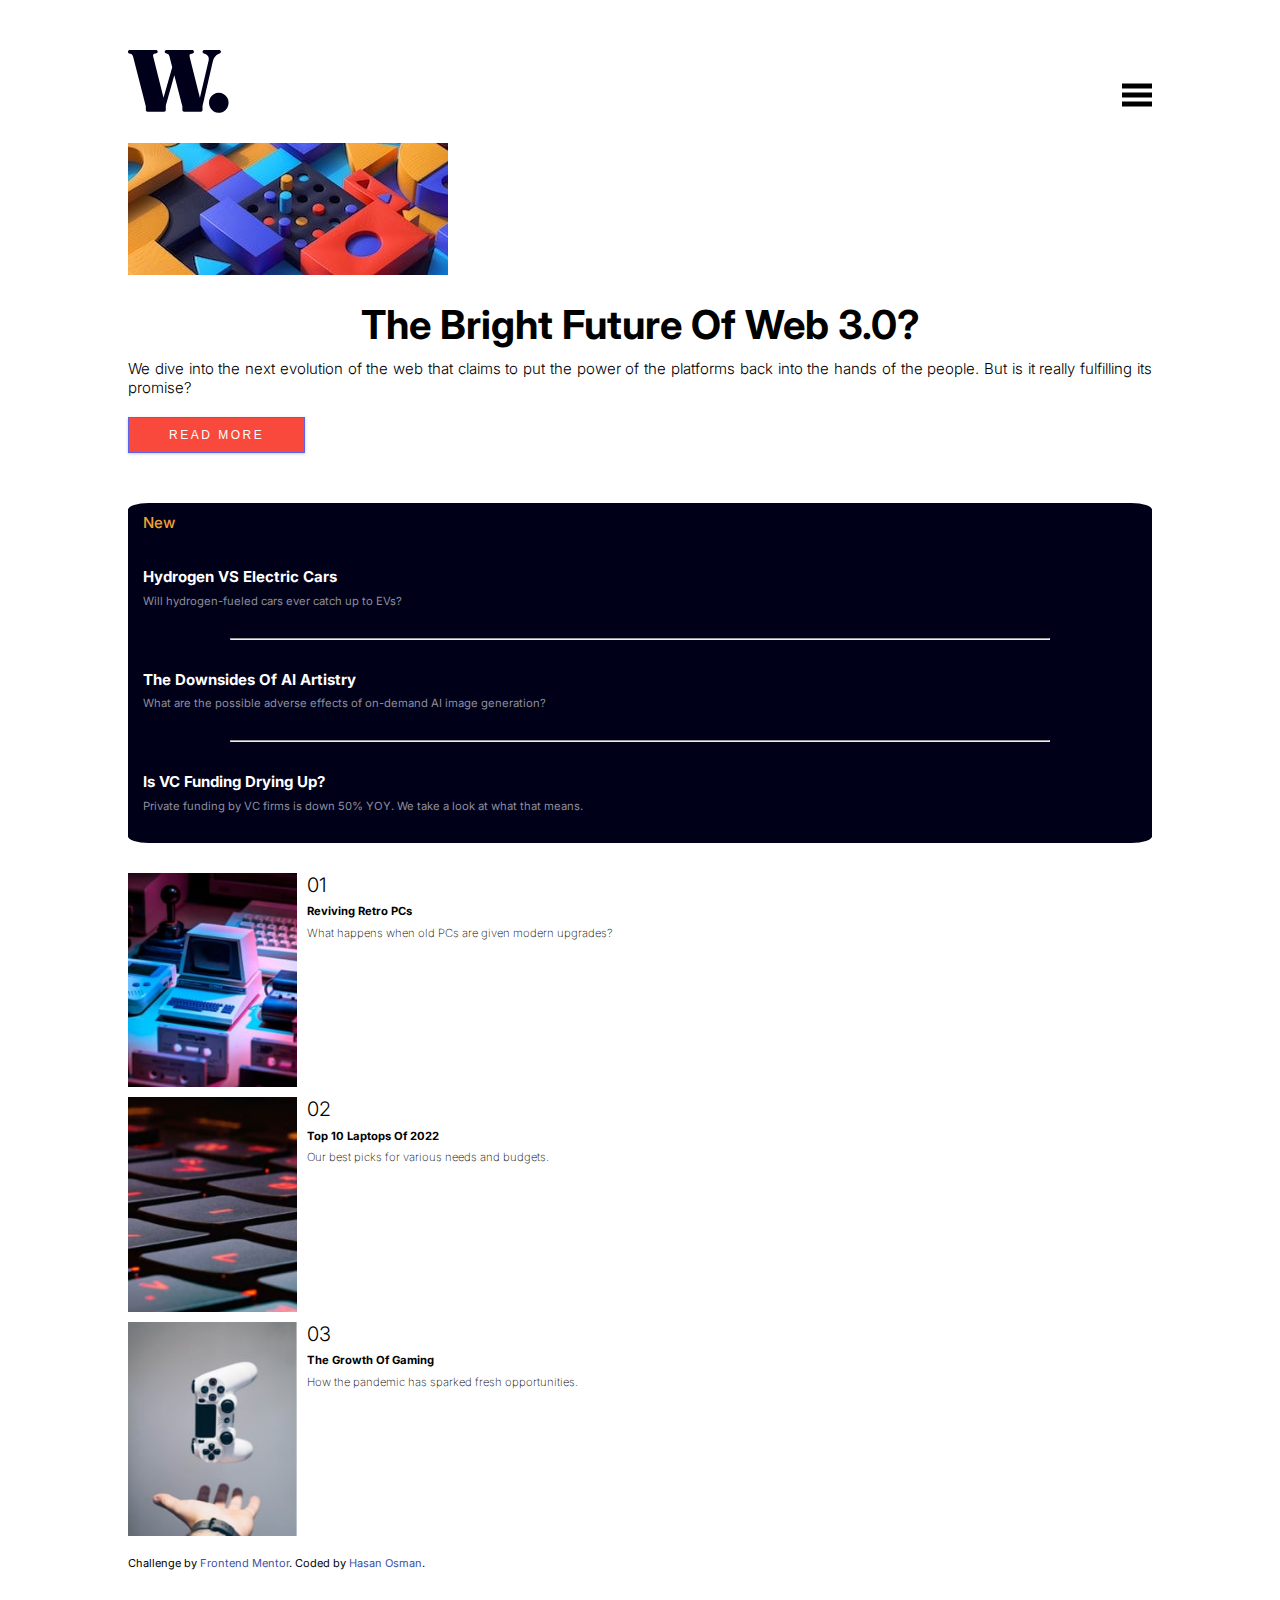
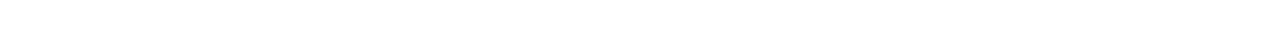
==== news_home/index.html @ 5874838d "feat: complete code for mobile design and menu" ====
<!DOCTYPE html>
<html lang="en">
<head>
  <meta charset="UTF-8">
  <meta name="viewport" content="width=device-width, initial-scale=1.0"> <!-- displays site properly based on user's device -->

  <link rel="icon" type="image/png" sizes="32x32" href="./assets/images/favicon-32x32.png">
  <link rel="preconnect" href="https://fonts.googleapis.com">
<link rel="preconnect" href="https://fonts.gstatic.com" crossorigin>
<link href="https://fonts.googleapis.com/css2?family=Inter:wght@200;300;400;500;800;900&display=swap" rel="stylesheet">
  <link rel="stylesheet" href="styles.css" />
  
  <title>Frontend Mentor | News homepage</title>

  <!-- Feel free to remove these styles or customise in your own stylesheet 👍 -->
  
</head>
<div class="container">
<header class="header">
    <img src="images/logo.svg" alt="company logo" class="logo">
    <div class="overlay" id="overlay"></div>
<div id="nav_links" class="nav_links">
    <a href="#" class="close_btn">&times;</a>
    <a href="#">Home</a>
    <a href="#">New</a>
    <a href="#">Popular</a>
    <a href="#">Trending</a>
    <a href="#">Categories</a>
    </div>
    <nav class="topnav">
        <a href="#" class="menu_icon">
            <svg width="30" height="30" id="icoOpen">
        <path d="M0,5 30,5" stroke="#000" stroke-width="5"/>
        <path d="M0,14 30,14" stroke="#000" stroke-width="5"/>
        <path d="M0,23 30,23" stroke="#000" stroke-width="5"/>
    </svg>
  </a>
</nav>
        
    
    </header>

    <main id="main" role="main">
         <section class="image">
    <!--<img srcset="/images/image-web-3-desktop.jpg 150w, images/main_image_medium.jpg, 100w, images/main_image_small.jpg 51w" alt="abstract art" class="main_image"
    sizes="(max-width: 600px) 51px, (max-width: 900px) 100px, (max-width: 1200px) 150px" src="/images/image-web-3-desktop.jpg" />-->
    <img src="images/image-web-3-desktop.jpg">
    </section>

    <!-- Article -->
        <article class="main_article" role="contentinfo" aria-label="article">
      <div class="title">
    <h1 class="article_title">The Bright Future of Web 3.0?</h1>
  </div>
<div>
  <p class="info">We dive into the next evolution of the web that claims to put the power of the platforms back into the hands of the people. 
  But is it really fulfilling its promise?</p>
<div>
  <button class="btn">Read more</button>
  </div>
  </div>
  </article>

  <aside class="aside">
  
    <div class="aside_content">
      
  <h3 class="aside_title_new">New</h3> 

  <!--<div class="asides">-->
<div class="aside_item aside01">

  <h3 class="aside_title">Hydrogen VS Electric Cars</h3>
  <p>Will hydrogen-fueled cars ever catch up to EVs?</p>
</div>

<hr>

<div class="aside_item aside02">
  <h3 class="aside_title">The Downsides of AI Artistry</h3>
  <p>What are the possible adverse effects of on-demand AI image generation?</p>
</div>
<hr>
<div class="aside_item aside03">
  <h3 class="aside_title">Is VC Funding Drying Up?</h3>
  <p>Private funding by VC firms is down 50% YOY. We take a look at what that means.</p>
  </div>
  </div>
</aside>

<!-- Articles -->
<section class="articles">
  
  <div class="article">
    <div class="article_image">
    <img src="images/image-retro-pcs.jpg" alt="retro looking modern computer" class="retro">
    </div>
    <div class="article_content">
    <h2 class="article_number">01</h2>
  <h3 class="article_title">Reviving Retro PCs</h3>
 <p>What happens when old PCs are given modern upgrades?</p> 
</div>
</div>
  <div class="article">
    <div class="article_image">
    <img src="images/image-top-laptops.jpg" alt="black laptop keyboard with red backlit" class="laptop">
    </div>
    
    <div class="article_content">
  <h3 class="article_number">02</h3>
  <h3 class="article_title">Top 10 Laptops of 2022</h3>
  <p>Our best picks for various needs and budgets.</p>
  </div>
</div>
<div class="article">
  <div class="article_image">
  <img src="images/image-gaming-growth.jpg" alt="game console" class="console">
  </div>
  <div class="article_content">
  <h3 class="article_number">03</h3>
  <h3 class="article_title">The Growth of Gaming</h3>
  <p>How the pandemic has sparked fresh opportunities.</p>
  </div>
  </div>
  
</section>

    </main>
     <div class="attribution">
    Challenge by <a href="https://www.frontendmentor.io?ref=challenge" target="_blank">Frontend Mentor</a>. 
    Coded by <a href="https://github.com/hasanosman2020/FrontendMentor">Hasan Osman</a>.
  </div>
  </div>
   
    <script src="script.js"></script>
    </body>
    </html>


  
       
  <!--Logo-->
  
  <!--Navbar-->
  <!--
  <nav class="navbar" role="navigation">
    <ul class="navbar_items">
      <li class="navbar_item"><a href="#">
        Home</a></li>
      <li class="navbar_item"><a href="#">
        New</a></li></li>
      <li class="navbar_item"><a href="#">
        Popular</a></li></li>
      <li class="navbar_item"><a href="#">
        Trending</a></li></li>
        
      <li class="navbar_item"><a href="#">
        Categories</a></li></li>
    </ul>
  </nav>


Menu Bars
<div class="menu_bars" id="menu_bars">
  <div class="bar1"></div>
  <div class="bar2"></div>
  <div class="bar3"></div>
</div>
  </header>-->
---- news_home/styles.css ----
@import url('https://fonts.googleapis.com/css2?family=Inter:wght@300;400;500;800&display=swap');


*,
:after,
:before {
    margin: 0;
    padding: 0;
    box-sizing: border-box;
}
:root {
    --transition: 0.6s ease-in-out all;
    /*--max-width: 1120px;
    --fixed-width: 700px;
    --fluid-width: 90vw;*/

 /** Colours **/
    --orange: rgb(224, 103, 88);
    --yellow: rgb(229, 166, 76);
    --asidetitles-clr: rgb(250, 252, 248);
    --asidebg-clr: rgb(0, 0, 25);
    --asidetext-clr: rgb(177, 176, 195);
    --background-clr: rgb(254, 253, 250);
    --text-clr: rgb(151, 148, 157);

    /*Font Sizes*/
    --fs-900: 9.375rem;
    --fs-800: 6.25rem;
    --fs-700: 3.5rem;
    --fs-600: 2rem;
    --fs-500: 1.75rem;
    --fs-400: 1.125rem;
    --fs-300: 1rem;
    --fs-200: 0.875rem;
}
   
body{
   /* width: 100%;
    height: 100%;*/
    font-family: 'Inter', -apple-system, sans-serif;
    color: black;
    overflow-x: hidden;
}


html {
    /*font-family: 'Inter Static', -apple-system, sans-serif;
    @supports(font-variation-settings: normal){*/
        font-family: 'Inter', -apple-system, sans-serif;
        font-size: 62.5%;
        scroll-behavior: smooth;
        
    }
    /*
    html,
    body{
        width: 100%;
        height: 100%;
    }*/

ul {
    list-style: none;
}
a {
    text-decoration: none;
}
h1,
h2,
h3,
h4 {
    text-transform: capitalize;
    /*letter-spacing: 0.25rem;
    line-height: 1.25;*/
    margin-bottom: 0.75rem;
}
    /*line-height: 1.25;*/


h1 {
    font-size: 3rem;
}
h2 {
    font-size: 2.5rem;
}
h3 {
    font-size: 2rem;
}
h4 {
    font-size: 1.5rem;
}
p {
    margin-bottom: 1.25rem;
    color: black;
}
@media screen and (min-width: 800px){
    h1{
        font-size: 4rem;
    }
    h2{
        font-size: 3.5rem;
    }
    h3{
        font-size: 2.75rem;
    }
    h4{
        font-size: 2rem;
    }
    body {
        font-size: 1.5rem;
    }
}

.nav_links {
    display: flex;
    flex-direction: column;
    height: 100%;
    width: 0;
    background-color: white;
    overflow-x: hidden;
    position: fixed;
    z-index: 10;
    top: 0;
    right: 0;
    padding-top: 4rem;
    transition: var(--transition); /*0.4s cubic-bezier(0.18, 0.89, 0.32, 1.28)*/;
}
.nav_links a {
    padding: 0.5rem 1rem;
    text-decoration: none;
    color: black;
    transition: 0.4s;
    white-space: nowrap;
    font-size: var(--fs-600);
}


.container{
margin: 3rem auto;
    font-size: 1rem;
    /*line-height: 1.4;*/
    display: grid;
    /*margin: 2rem auto;*/
    /*padding: 2em;*/
    /*justify-content: space-between;
    align-content: space-evenly;
    

    /*margin-right: auto;
    margin-left: auto;*/
    max-width: 80%;
    grid-template-columns: 1fr 40% 1fr;/*repeat(3, 1fr) 1fr*//*repeat(auto-fit, minmax(400px, 1fr));*/
   /* grid-template-rows: 5% repeat(5, 1fr) 5%;*/
    grid-template-areas: 'header' 'image' 'article_title' 'info' 'aside' 'articles' 'attribution';
    justify-content: space-between;
    align-content: start;
    grid-gap: 1rem;
}
.container > *{
    grid-column: 1 / -1;
}
.header{
    grid-area: 'header';
    grid-row: 1 / 2;
    grid-column: 1 / -1; 
    /*grid-template-columns: repeat(auto-fit, minmax(240px, 1fr)); 
    width: minmax(240px, 1fr);*/
    display: flex;
    background-color: white;
    position: sticky;
    top: 0;
    justify-content: space-between;
    align-items: end;
    height: min-content;
}
.logo{
    width: 10%;
    height: 10%;
    background: white;
    margin-top: 2rem;
    
}

/*Menu Overlay*/

.overlay{
    position: fixed;
    z-index: 9;
    top: 0;
    left: 0;
    width: 100vw;
    height: 100vh;
    background-color: rgba(0, 0, 0, 0.6);
    transform: translateX(-100vw);
}

/*** Image ***/
.image {
    grid-area: 'image';
    display: flex;
    /*flex: 1;*/
    /*grid-row: 2 / 3;*/
    /*grid-column: 1 / -1;*/
    width: 100%;
    grid-template-columns: repeat(auto-fit, minmax(420px, 1fr));
    height: auto;
    object-fit: cover;
    margin-bottom: 2.5rem;
    margin-top: 2rem;
    
}

/*** Article ***/
.main_article {
    /*grid-row: 3 / 5;*/
    display: flex;
    flex-direction: column;
}
h1.article_title {
    grid-area: 'article_title';
    /*grid-row: 3 / 4;*/
    padding-bottom: 1rem;
    justify-self: center;
    align-self: center;
    margin: 0 auto;
    width: auto;
    font-size: 4rem;
    font-weight: bolder;
    }
/*
.main_title {
    grid-area: 'main_title';
    width: auto;
    flex: 1;
    margin: 0;
    padding: 0;
    justify-self: center;
    align-self: center;
    line-height: 1.1;
    font-weight: 900;
    font-size: 4rem;
    
    /*@supports(font-variation-settings: normal){
        font-variation-settings: 'wght' 900;
    }*/
    
 p.info {
    grid-area: 'info';
    /*grid-row: 4 / 5;*/
    flex-grow: 1; 
    font-size: 1.5rem;
    font-weight: 300;
    text-align: justify;
    margin-left: 0;
    width: -moz-fit-content;
    width: fit-content;
    height: fit-content;
}
/*** Button ***/
.btn{
text-transform: uppercase;
background: #F9493C;
color: white;
margin-left: 0;
margin-top: 2rem;
margin-bottom: 5rem;
padding: 1rem 4rem;
object-position: left;
letter-spacing: 0.25rem;
display: flex;
transition: var(--transition);
border: 0.5px solid #5B62EC;
cursor: pointer;
box-shadow: 0 1px 3px rgba(0, 0, 0, 0.2);
/*justify-content: left; 
align-content: start;*/
font-weight: 400;
font-size: 1.2rem;
z-index: 6;
}
.btn:hover {
    color: #F9493C;
    background: white;
}

/*** Aside ***/
.aside {
    grid-area: 'aside';
    /*grid-row: 5 / 6;*/
    margin: 0 auto;
    margin-left: 0;
   /*grid-auto-rows: minmax(150px, 1fr); /*2 / 4*/
    display: grid;
    background-color: var(--asidebg-clr);
    color: white;
    border-radius: 2%;
    /*align-items: spread-between;
    grid-template-columns: auto-fit;
    grid-template-rows: auto-fit;
   /* align-items: flex-start;*/
    width: -moz-fit-content;
    width: 100%;
    height: fit-content;
    object-fit: cover;
    
}
.aside_content {
    display: grid;
    grid-column: 20% 1fr 20%;
    width: 100%;
    max-width: 1fr;
    height: 100%;
    margin: 0 auto;
    font-size: 1.5rem;
}
.aside_title_new {
    font-size: 1.5rem;
    font-weight: 500;
    color: #F1A133;
    margin-top: 1rem;
    margin-bottom: 0.5rem;
    margin-left: 1.5rem;
}
hr {
    width: 80%;
    margin: 0 auto;
}

.aside_item p {
    color: #8E8E9B;
    font-size: var(--fs-400);
    text-align: left;
    flex-wrap: wrap;
    
   justify-content: start;
    align-items: start;
    margin-left: 1.5rem;
    margin-right: 1.5rem;
    margin-bottom: 3rem;
    /*width: -moz-fit-content;
    width: fit-content;
    */
}
.aside_title {
    color: white;
    font-size: 1.5rem;
    margin-left: 1.5rem;
    margin-top: 3rem;
   
}

/** Articles **/
.articles {
    grid-area: 'articles';
    /*grid-row: 6 / 7;*/
    /*grid-column: 2 / 3;*/
    margin-top: 3rem;
    display: flex;
    flex-direction: column;
    justify-content: start;
    max-width: 100%;
    /*font-size: var(--fs-500);*/
}
.article {
    /*grid-area: 'articles';
    grid-row: 6 / 7;
/*grid-column: 1 / 2;*/
display: flex;
flex-direction: row;
/*flex-direction: row;*/
/*width: minmax(1fr, 80%);
max-width: min-content;*/
font-size: 2.75rem;
font-weight: 300;

}
.article_image {
    display: flex;
    width: 20%;
    /*height: 10%;*/
    margin-bottom: 1rem;
    
}
.retro,
.laptop,
.console {
    width: 100%;
}
.article_content {
    display: flex;
    /*grid-column: 2 / 3;*/
    grid-gap: 0;
    flex-direction: column;
    flex-basis: 100%;

    /*padding-right: 2em;*/
    /*text-align: justify;*/
    
    font-size: 1.75rem;
    font-weight: 200;
    margin-left: 1rem;
    
}
.article_number{
    font-size: var(--fs-600);
    font-weight: 300;
}
.article_title{
    font-size: var(--fs-400);
    font-weight: 700;
    
}
.article p{
    display: flex;
    flex-direction: column;
    width: 100%;
    flex-basis: 100%;  
    flex-wrap: nowrap;                                        
    font-size: var(--fs-400);
    font-weight: 200;
    text-align: left;
    margin-left: 0;
    margin-top: 0;
    margin-bottom: 2rem;
    padding: 0;
    /*justify-content: start;
    align-content: start;*/
}
/*
.article02 {
    grid-area: 'article02';
    grid-row: 7 / 8;
/*grid-column: 1 / 2;*/
/*display: flex;
margin-bottom: 2rem;
max-width: 80%;
font-size: 0.75rem;
font-weight: 200;
align-items: stretch;
}
.article02_image {
    width: 20%;
    height: auto;
}
.article02_content {
    padding-top: 1em;
    /*padding-right: 2em;*/
    /*text-align: justify;*/
    
    /*font-size: 1rem;
    font-weight: 200;
    text-align: left;
}
.article02_number{
    font-size: var(--fs-400);
    font-weight: 300;
}
.article02_title{
    font-size: 1rem;
    font-weight: 700;
    
}
.article03 {
    grid-area: 'article01';
    grid-row: 8 / 9;
/*grid-column: 1 / 2;*/
/*display: flex;
margin-bottom: 2rem;
max-width: 80%;
font-size: 0.75rem;
font-weight: 200;
align-items: stretch;
}
.article03_image {
    width: 10%;
   
}
.article03_content {
    padding-top: 1em;
    /*padding-right: 2em;*/
    /*text-align: justify;*/
    
    /*font-size: 1rem;
    font-weight: 200;
    text-align: left;
}
.article03_number{
    font-size: var(--fs-400);
    font-weight: 300;
}
.article03_title{
    font-size: 1rem;
    font-weight: 700;
    
}*/
.attribution {
    grid-area: 'attribution';
    font-size: 11px;  
}
.attribution a { 
    color: hsl(228, 45%, 44%);
}



/*
.navbar {
    display: flex;
    /*grid-column: 2 / -1;*/
    /*
    flex-direction: row;
    padding: 0 1rem;
    justify-content: flex-end;
    background: white;
    
    
    /*text-align: right;*/

/*.navbar_items {
    display: flex;
    /*flex-direction: row;*/
    /*font-size: 1.2rem;
    font-weight: 200;
}
.navbar_item {
    padding: 1em;
}








/* NAV */
/*
.nav {
    height: 100vh;
    margin: 0;
    padding: 0;
    border: 3px solid red;
}
    /*transform: translateX(100%);
    overflow-x: hidden;*/
/*
.nav_list {
    display: flex;
    flex-direction: column;
    justify-content: center;
    align-content: flex-start;
    list-style: none;
    margin: 0;
    padding: 0;
    top: 20%;
}
nav ul li {
    height: 5%;
    overflow: hidden;
}
nav ul li:hover{
    color: var(--orange);
    cursor: pointer;
    transform: scale(1.5);
}

.nav_list {
    position: relative;
    top: 25%;
    color: var(--asidebg-clr);
    letter-spacing: 4px;
    text-decoration: none;
    display: block;
    text-align: left;
    font-size: var(--fs-600);
    font-weight: 500;
    transition: var(--transition);
    transform: translateX(100%);
    background: white;
    z-index: 50;
    
}

/*Making the navbar resposive*/
/*
@media (max-width: 700px){
    .menu_btn_container {
        display: flex;
    }
    .nav_list {
        position: absolute;
        top: 0;
        margin-top: 0;
        left: 0;
        flex-direction: column;
        width: 100%;
        justify-content: start;
        align-items: flex-start;
    }
    #menu_toggle ~ .nav_list li {
        height: 0;
        margin: 0;
        padding: 0-;
        border: 0;
    }
    #menu_toggle:checked ~ .nav_list li {
        border: 2px solid red;
        height: 2.5rem;
        padding: 0.5rem;
    }
    #menu_toggle:checked ~ .nav_list li a {
        color: var(--asidebg-clr);
        transform: translateX(0);
    }
    #menu_toggle:checked ~ .nav_list li a:hover{
        color: var(--orange);
        cursor: pointer;
        transform: scale(1.5);
    }
    .nav_list li {
        display: flex;
        justify-content: center;
        align-items: center;
        height: 0;
        margin: 0;
        padding: 0;
        width: 100%;
        color: black;
        background-color: var(--yellow);
    }

}
*/
/*
@media screen and (min-width: 601px){
    .menu_icon {
        display: none;
    }
    .nav_links {
        flex-direction: row;
    }
}*/
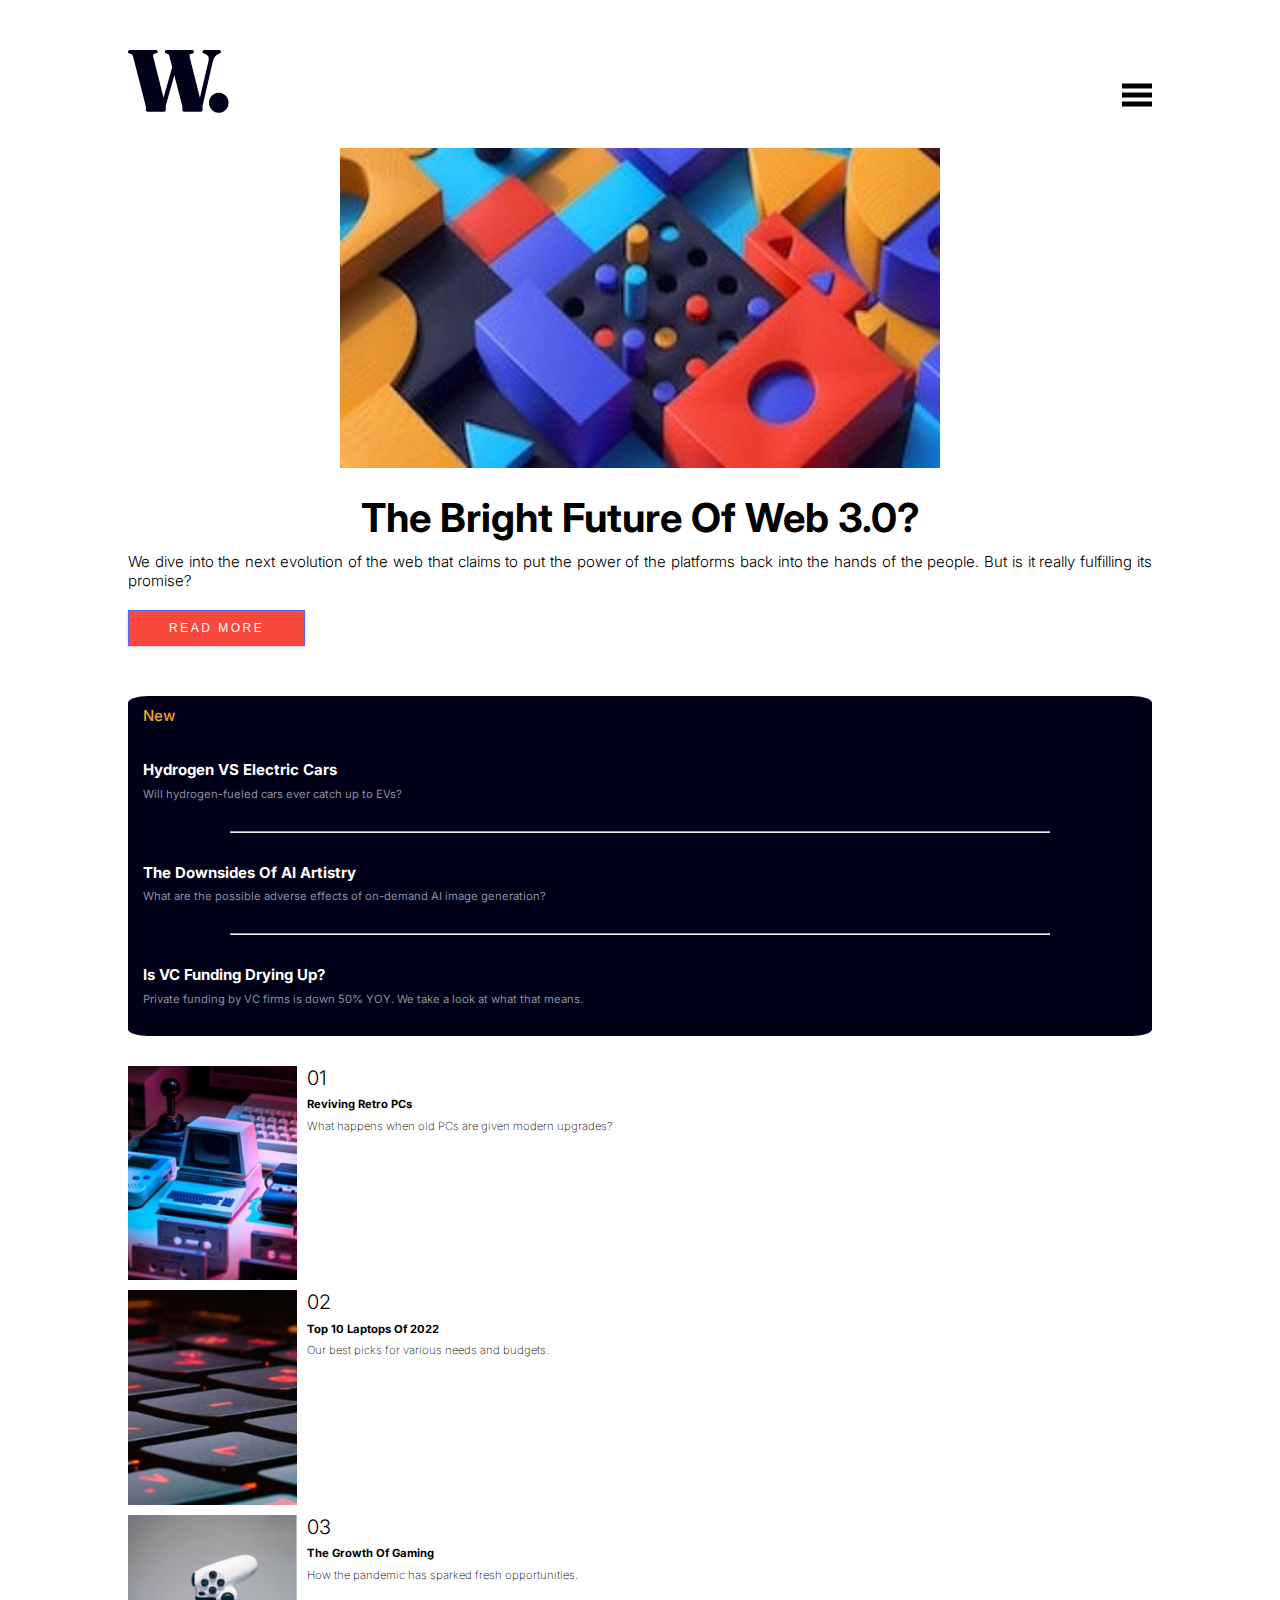
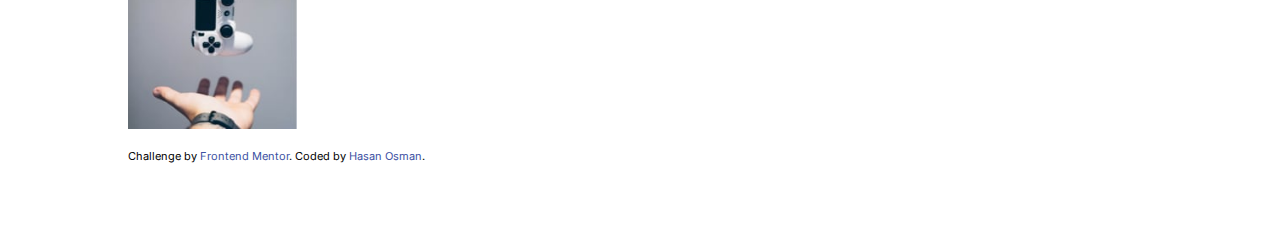
==== commit 485c99ed: "feat: minor changes to html and css resolve bug large gap between header and second row" ====
--- a/news_home/index.html
+++ b/news_home/index.html
@@ -44,7 +44,7 @@
          <section class="image">
     <!--<img srcset="/images/image-web-3-desktop.jpg 150w, images/main_image_medium.jpg, 100w, images/main_image_small.jpg 51w" alt="abstract art" class="main_image"
     sizes="(max-width: 600px) 51px, (max-width: 900px) 100px, (max-width: 1200px) 150px" src="/images/image-web-3-desktop.jpg" />-->
-    <img src="images/image-web-3-desktop.jpg">
+    <img src="images/image-web-3-desktop.jpg" alt="abstract art" class="banner_image" width="600" height="320">
     </section>
 
     <!-- Article -->
--- a/news_home/styles.css
+++ b/news_home/styles.css
@@ -197,18 +197,20 @@
 .image {
     grid-area: 'image';
     display: flex;
-    /*flex: 1;*/
+    flex: 1;
     /*grid-row: 2 / 3;*/
     /*grid-column: 1 / -1;*/
-    width: 100%;
+    width: 80%;
+    max-width: 600px;
     grid-template-columns: repeat(auto-fit, minmax(420px, 1fr));
     height: auto;
     object-fit: cover;
-    margin-bottom: 2.5rem;
-    margin-top: 2rem;
-    
-}
-
+    margin: 2.5rem auto;
+    /*margin-top: 2rem;*/
+}
+.banner_image {
+    width: 100%;
+}
 /*** Article ***/
 .main_article {
     /*grid-row: 3 / 5;*/
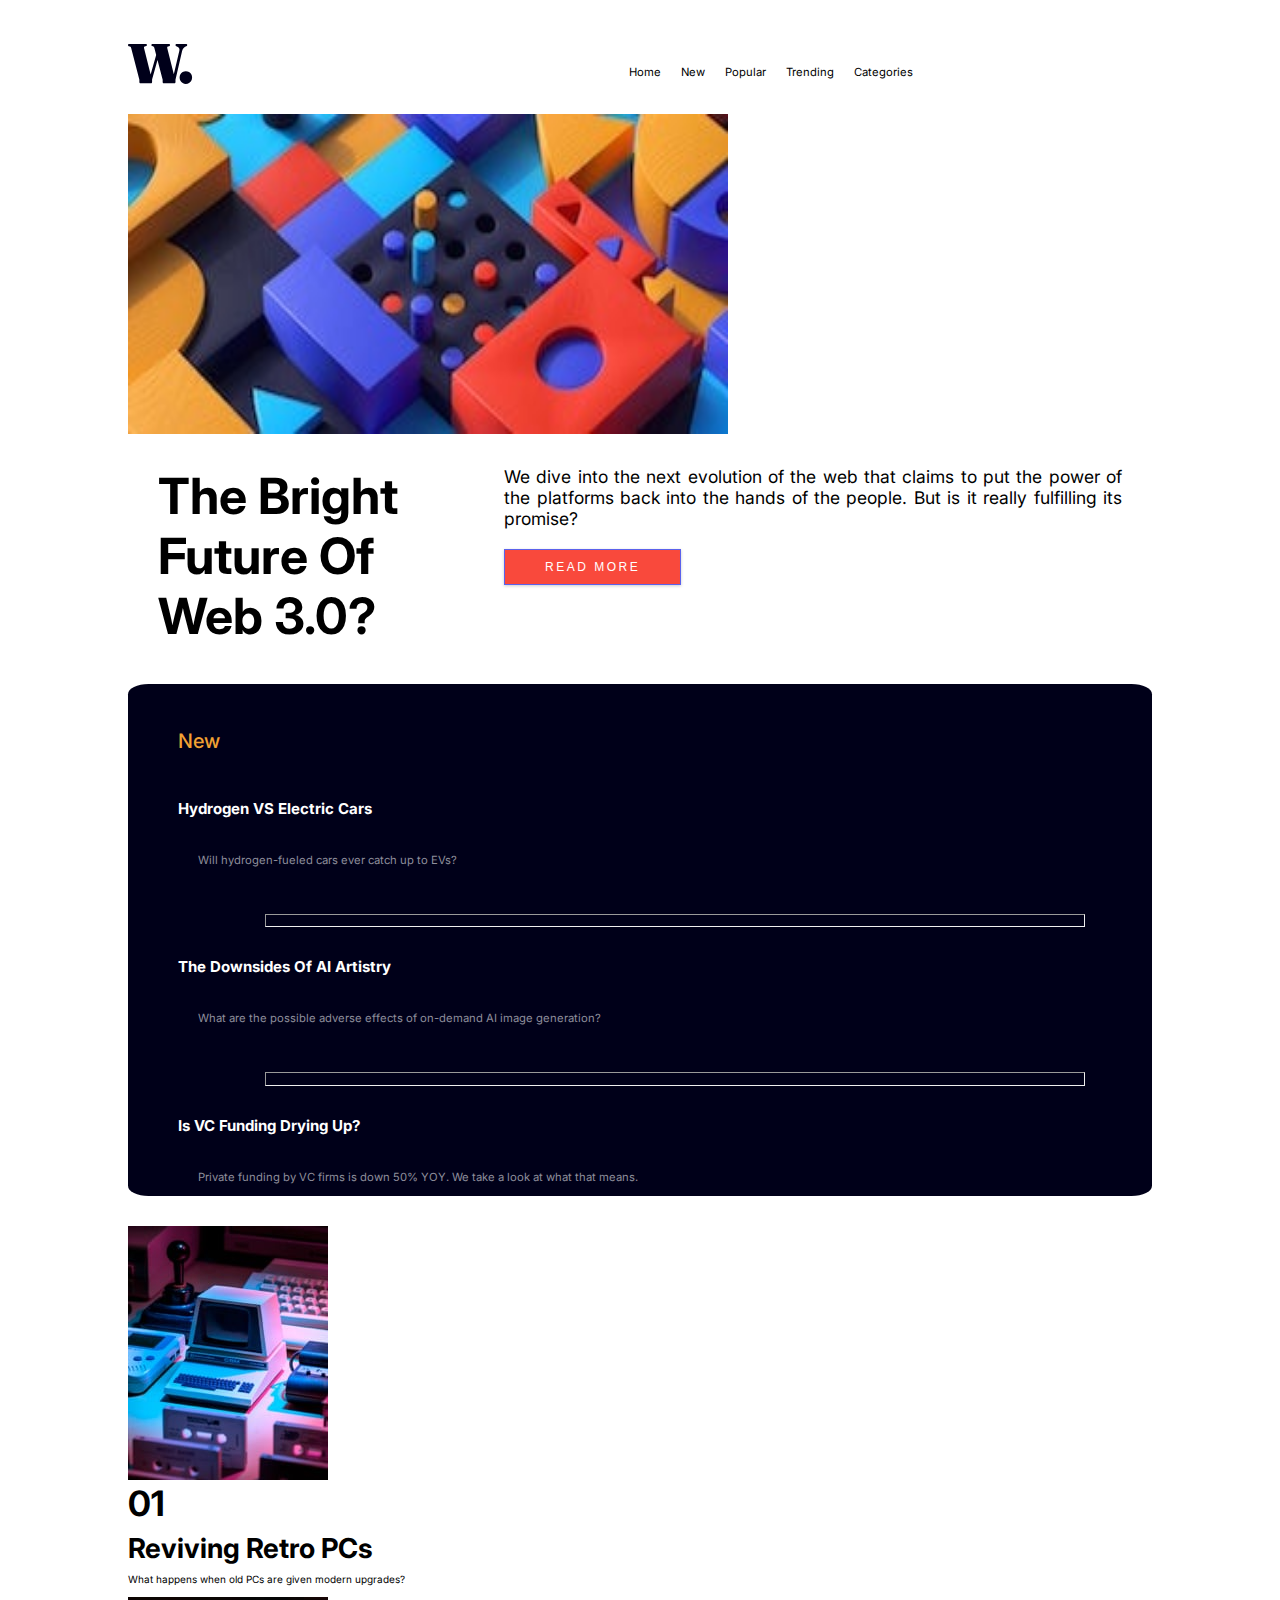
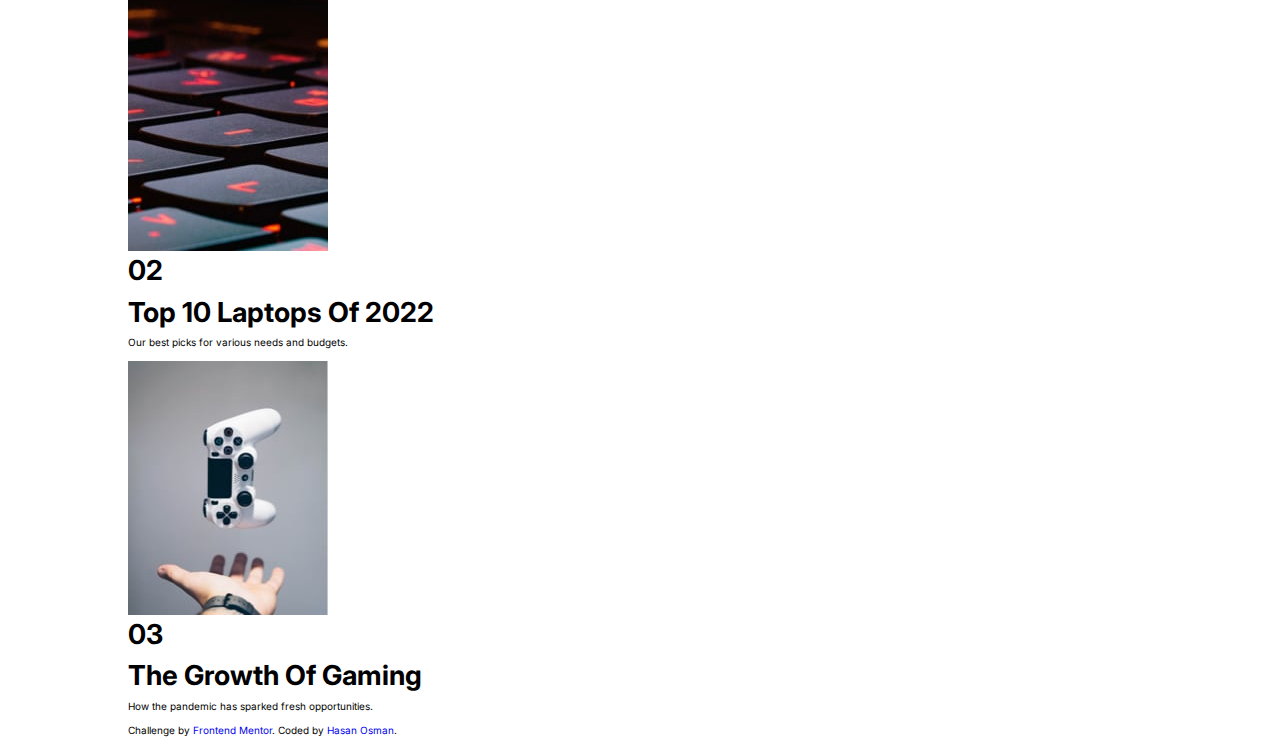
==== commit d27b1333: "feat: create page for screens with min-width 860px" ====
--- a/news_home/index.html
+++ b/news_home/index.html
@@ -15,7 +15,7 @@
   <!-- Feel free to remove these styles or customise in your own stylesheet 👍 -->
   
 </head>
-<div class="container">
+<body class="container">
 <header class="header">
     <img src="images/logo.svg" alt="company logo" class="logo">
     <div class="overlay" id="overlay"></div>
@@ -25,6 +25,10 @@
     <a href="#">New</a>
     <a href="#">Popular</a>
     <a href="#">Trending</a>
+
+
+
+
     <a href="#">Categories</a>
     </div>
     <nav class="topnav">
@@ -47,6 +51,8 @@
     <img src="images/image-web-3-desktop.jpg" alt="abstract art" class="banner_image" width="600" height="320">
     </section>
 
+   
+
     <!-- Article -->
         <article class="main_article" role="contentinfo" aria-label="article">
       <div class="title">
@@ -61,7 +67,7 @@
   </div>
   </article>
 
-  <aside class="aside">
+   <aside class="aside">
   
     <div class="aside_content">
       
@@ -130,7 +136,7 @@
     Challenge by <a href="https://www.frontendmentor.io?ref=challenge" target="_blank">Frontend Mentor</a>. 
     Coded by <a href="https://github.com/hasanosman2020/FrontendMentor">Hasan Osman</a>.
   </div>
-  </div>
+  </body>
    
     <script src="script.js"></script>
     </body>
--- a/news_home/styles.css
+++ b/news_home/styles.css
@@ -26,6 +26,7 @@
     /*Font Sizes*/
     --fs-900: 9.375rem;
     --fs-800: 6.25rem;
+    --fs-750: 5rem;
     --fs-700: 3.5rem;
     --fs-600: 2rem;
     --fs-500: 1.75rem;
@@ -110,6 +111,7 @@
     }
 }
 
+@media screen and (max-width: 600px){
 .nav_links {
     display: flex;
     flex-direction: column;
@@ -132,8 +134,6 @@
     white-space: nowrap;
     font-size: var(--fs-600);
 }
-
-
 .container{
 margin: 3rem auto;
     font-size: 1rem;
@@ -171,6 +171,7 @@
     justify-content: space-between;
     align-items: end;
     height: min-content;
+    order: 1;
 }
 .logo{
     width: 10%;
@@ -304,6 +305,7 @@
     height: fit-content;
     object-fit: cover;
     
+    
 }
 .aside_content {
     display: grid;
@@ -424,82 +426,14 @@
     margin-top: 0;
     margin-bottom: 2rem;
     padding: 0;
-    /*justify-content: start;
-    align-content: start;*/
-}
-/*
-.article02 {
-    grid-area: 'article02';
-    grid-row: 7 / 8;
-/*grid-column: 1 / 2;*/
-/*display: flex;
-margin-bottom: 2rem;
-max-width: 80%;
-font-size: 0.75rem;
-font-weight: 200;
-align-items: stretch;
-}
-.article02_image {
-    width: 20%;
-    height: auto;
-}
-.article02_content {
-    padding-top: 1em;
-    /*padding-right: 2em;*/
-    /*text-align: justify;*/
-    
-    /*font-size: 1rem;
-    font-weight: 200;
-    text-align: left;
-}
-.article02_number{
-    font-size: var(--fs-400);
-    font-weight: 300;
-}
-.article02_title{
-    font-size: 1rem;
-    font-weight: 700;
-    
-}
-.article03 {
-    grid-area: 'article01';
-    grid-row: 8 / 9;
-/*grid-column: 1 / 2;*/
-/*display: flex;
-margin-bottom: 2rem;
-max-width: 80%;
-font-size: 0.75rem;
-font-weight: 200;
-align-items: stretch;
-}
-.article03_image {
-    width: 10%;
-   
-}
-.article03_content {
-    padding-top: 1em;
-    /*padding-right: 2em;*/
-    /*text-align: justify;*/
-    
-    /*font-size: 1rem;
-    font-weight: 200;
-    text-align: left;
-}
-.article03_number{
-    font-size: var(--fs-400);
-    font-weight: 300;
-}
-.article03_title{
-    font-size: 1rem;
-    font-weight: 700;
-    
-}*/
+}
 .attribution {
     grid-area: 'attribution';
     font-size: 11px;  
 }
 .attribution a { 
     color: hsl(228, 45%, 44%);
+}
 }
 
 
@@ -632,14 +566,294 @@
 
 }
 */
+
+@media screen and (min-width: 601px){
+    .container > * {
+        grid-column: 1 / -1;
+
+    }
+
+    
+    .container {
+        margin: 2rem auto;
+    font-size: 1rem;
+    /*line-height: 1.4;*/
+   /* display: grid;
+    /*margin: 2rem auto;*/
+    /*padding: 2em;*/
+    
+
+    /*margin-right: auto;
+    margin-left: auto;*/
+   max-width: 80%;
+    grid-template-columns: /*repeat(3, 1fr);*//*repeat(3, 1fr);*/repeat(auto-fit, minmax(601px, 1fr));
+   grid-template-rows: 5% repeat(3, 1fr) 5%;
+    grid-template-areas: 'header' 'header' 'header'
+    'image' 'image' 'image'
+    'article_title' 'info' 'info'
+    'aside' 'aside' 'aside' 
+    'article' 'article' 'article'
+    'attribution' 'attribution' 'attribution';
+    justify-content: space-between;
+    /*align-items: flex-start;*/
+    grid-gap: 1rem;
+}
+.header{
+    grid-area: 'header';
+    grid-row: 1 / 2;
+    grid-column: 1 / -1; 
+    /*grid-template-columns: repeat(auto-fit, minmax(240px, 1fr)); 
+    width: minmax(240px, 1fr);*/
+    display: flex;
+    background-color: white;
+    position: sticky;
+    top: 0;
+    justify-content: space-between;
+    align-items: end;
+    height: min-content;
+    margin-bottom: 3rem;
+    max-width: 100%;
+}
+.nav_links {
+    display: flex;
+    flex-direction: column;
+    height: 100%;
+    width: 0;
+    background-color: white;
+    overflow-x: hidden;
+    position: fixed;
+    z-index: 10;
+    top: 0;
+    right: 0;
+    padding-top: 4rem;
+    transition: var(--transition); /*0.4s cubic-bezier(0.18, 0.89, 0.32, 1.28)*/;
+}
+.nav_links a {
+    padding: 0.5rem 1rem;
+    text-decoration: none;
+    color: black;
+    transition: 0.4s;
+    white-space: nowrap;
+    font-size: var(--fs-600);
+}
+.overlay{
+    position: fixed;
+    z-index: 9;
+    top: 0;
+    left: 0;
+    width: 100vw;
+    height: 100vh;
+    background-color: rgba(0, 0, 0, 0.6);
+    transform: translateX(-100vw);
+}
+.image {
+    max-width: 80%;
+}
+h1.article_title {
+    grid-area: 'article_title';
+    display: flex;
+    flex-direction: row;
+    text-align: left;
+    margin-right: 2rem;
+    font-size: var(--fs-750);
+}
+.main_article {
+    display: flex;
+    flex-direction: row;
+    margin: 3rem;
+}
+p.info {
+    font-size: var(--fs-500);
+    text-align: justify;
+}
+.btn{
+text-transform: uppercase;
+background: #F9493C;
+color: white;
+margin-left: 0;
+margin-top: 2rem;
+margin-bottom: 5rem;
+padding: 1rem 4rem;
+object-position: left;
+letter-spacing: 0.25rem;
+display: flex;
+transition: var(--transition);
+border: 0.5px solid #5B62EC;
+cursor: pointer;
+box-shadow: 0 1px 3px rgba(0, 0, 0, 0.2);
+/*justify-content: left; 
+align-content: start;*/
+font-weight: 400;
+font-size: 1.2rem;
+z-index: 6;
+}
+.btn:hover {
+    color: #F9493C;
+    background: white;
+}
+.aside {
+    grid-area: 'aside';
+    /*grid-row: 5 / 6;*/
+    margin: 3rem auto;
+    margin-left: 0;
+   /*grid-auto-rows: minmax(150px, 1fr); /*2 / 4*/
+    display: grid;
+    background-color: var(--asidebg-clr);
+    color: white;
+    border-radius: 2%;
+    /*align-items: spread-between;
+    grid-template-columns: auto-fit;
+    grid-template-rows: auto-fit;
+   /* align-items: flex-start;*/
+    width: -moz-fit-content;
+    width: 100%;
+    height: fit-content;
+    object-fit: cover;
+}
+.aside_content {
+    display: grid;
+    grid-column: 20% 1fr 20%;
+    width: 100%;
+    max-width: 1fr;
+    height: 100%;
+    margin: 0 auto;
+    font-size: 1.5rem;
+    margin: 3.5rem;
+}
+.aside_title_new {
+    font-size: var(--fs-600);
+    font-weight: 500;
+    color: #F1A133;
+    margin-top: 1rem;
+    margin-bottom: 0.5rem;
+    margin-left: 1.5rem;
+}
+hr {
+    width: 80%;
+    margin: 0 auto;
+}
+.aside_item p {
+    color: #8E8E9B;
+    font-size: var(--fs-400);
+    text-align: left;
+    /*flex-wrap: wrap;*/
+    
+   justify-content: start;
+    align-items: start;
+    margin: 3.5rem;
+    /*margin-left: 3rem;
+    margin-right: 1.5rem;
+    margin-bottom: 3rem;
+    /*width: -moz-fit-content;
+    width: fit-content;
+    */
+}
+.aside_title {
+    color: white;
+    font-size: 1.5rem;
+    margin-left: 1.5rem;
+    margin-top: 3rem;
+   
+}
+}
+
+
+@media screen and (min-width: 860px){
+    .header {
+        grid-are: 'header'
+    }
+    .menu_icon {
+    display: none;
+}
+
+.nav_links {
+        width: 500px;
+        height: 5%;;
+        display: flex;
+        flex-direction: row;
+        color: black;
+        justify-content: flex-end;
+        position: sticky;
+        top: 0;
+    }
+    .nav_links a {
+        font-size: var(--fs-400);
+    }
+    .close_btn {
+    display: none
+}
+.container {
+        margin: 2rem auto;
+    font-size: 1rem;
+    /*line-height: 1.4;*/
+   /* display: grid;
+    /*margin: 2rem auto;*/
+    /*padding: 2em;*/
+    
+
+    /*margin-right: auto;
+    margin-left: auto;*/
+   max-width: 80%;
+    grid-template-columns: /*repeat(3, 1fr);*//*repeat(3, 1fr);*/repeat(auto-fit, minmax(860px, 1fr));
+   grid-template-rows: 5% repeat(3, 1fr) 5%;
+    grid-template-areas: 'header' 'header' 'header'
+    'image' 'image' 'aside'
+    'article_title' 'info' 'aside'
+    'article' 'article' 'article'
+    'attribution' 'attribution' 'attribution';
+    justify-content: space-between;
+    /*align-items: flex-start;*/
+    grid-gap: 1rem;
+}
+}
 /*
-@media screen and (min-width: 601px){
-    .menu_icon {
-        display: none;
-    }
-    .nav_links {
-        flex-direction: row;
-    }
+
+.image {
+    grid-area: 'image';
+    grid-row: 2 / 3;
+    grid-column: 1 / 4;
+    width: 100%;
+    max-width: 100%;
+    margin: 0;
+    height: auto;
+    display: flex;
+    flex-direction: column;
+   align-content: start;
+   
+}
+.aside {
+    grid-area: 'aside';
+    grid-column: 3 / 4;
+    grid-row: 2 / 4;
+    display: grid;
+    flex-direction: column;
+    max-width: 30%;
+
+}
+
+.articles {
+    grid-area: 'article';
+    display: flex;
+    flex-direction: column;
+    justify-content: space-evenly;
+}
+
+.main_article {
+    grid-column: 1 / 3;
+    grid-row: 3 / 4;
+    display: flex;
+    flex-direction: row;
+}
+h1.article_title {
+    grid-area: 'article_title';
+    display: flex;
+    flex-direction: column;
+}
+p.info {
+    grid-area: 'info';
+    display: flex;
+    flex-direction: column;
+}
 }*/
 
 
@@ -647,3 +861,4 @@
 
 
 
+
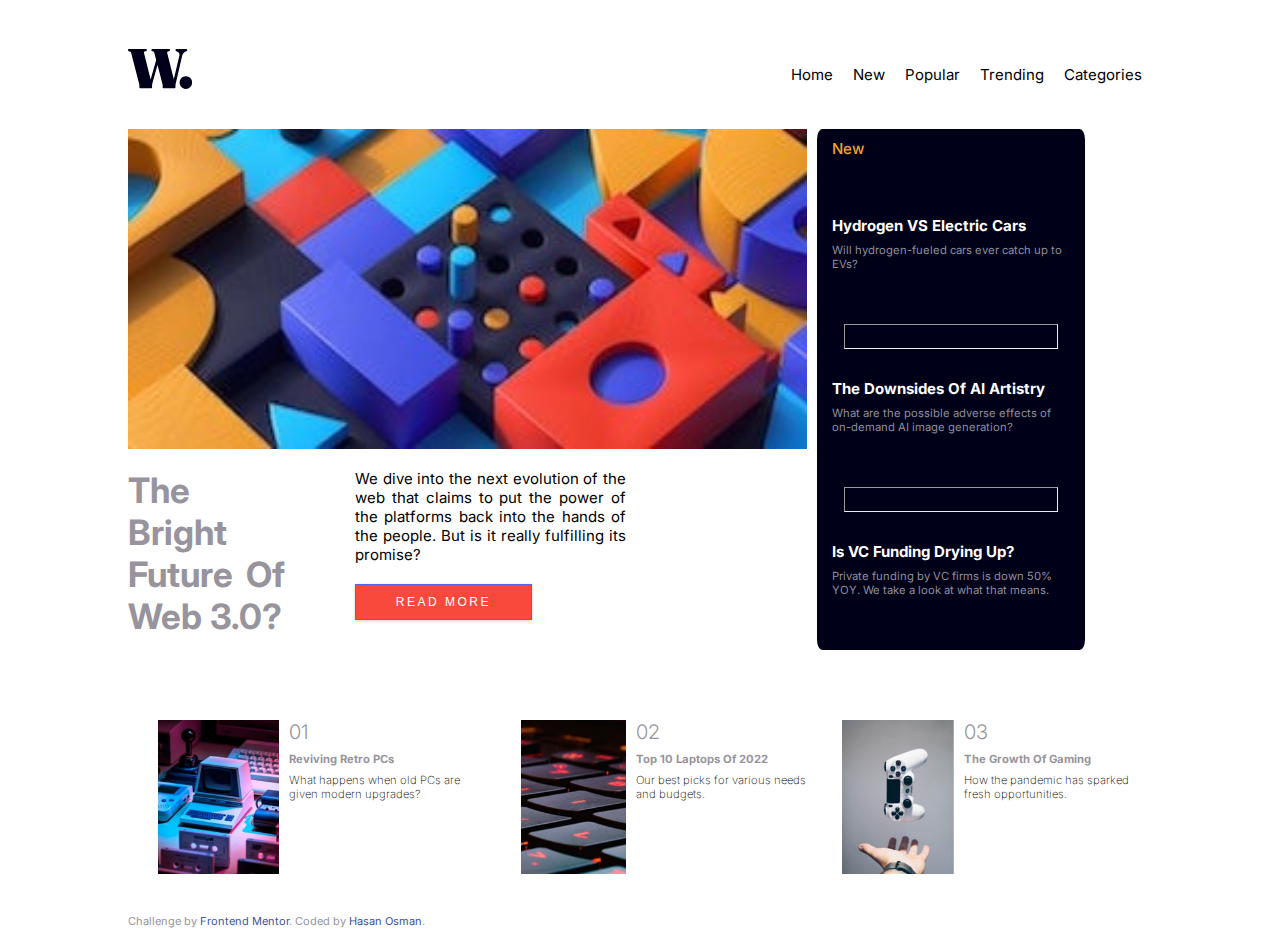
==== commit 29f5898c: "feat: project complete 3 views for different size screens" ====
--- a/news_home/index.html
+++ b/news_home/index.html
@@ -51,7 +51,7 @@
     <img src="images/image-web-3-desktop.jpg" alt="abstract art" class="banner_image" width="600" height="320">
     </section>
 
-   
+  
 
     <!-- Article -->
         <article class="main_article" role="contentinfo" aria-label="article">
@@ -67,6 +67,7 @@
   </div>
   </article>
 
+   <!-- Aside -->
    <aside class="aside">
   
     <div class="aside_content">
--- a/news_home/styles.css
+++ b/news_home/styles.css
@@ -10,9 +10,6 @@
 }
 :root {
     --transition: 0.6s ease-in-out all;
-    /*--max-width: 1120px;
-    --fixed-width: 700px;
-    --fluid-width: 90vw;*/
 
  /** Colours **/
     --orange: rgb(224, 103, 88);
@@ -30,6 +27,7 @@
     --fs-700: 3.5rem;
     --fs-600: 2rem;
     --fs-500: 1.75rem;
+    --fs-450: 1.5rem;
     --fs-400: 1.125rem;
     --fs-300: 1rem;
     --fs-200: 0.875rem;
@@ -39,26 +37,18 @@
    /* width: 100%;
     height: 100%;*/
     font-family: 'Inter', -apple-system, sans-serif;
-    color: black;
+    color: var(--text-clr);
     overflow-x: hidden;
 }
 
 
 html {
-    /*font-family: 'Inter Static', -apple-system, sans-serif;
-    @supports(font-variation-settings: normal){*/
         font-family: 'Inter', -apple-system, sans-serif;
         font-size: 62.5%;
         scroll-behavior: smooth;
         
     }
-    /*
-    html,
-    body{
-        width: 100%;
-        height: 100%;
-    }*/
-
+  
 ul {
     list-style: none;
 }
@@ -148,9 +138,16 @@
     /*margin-right: auto;
     margin-left: auto;*/
     max-width: 80%;
-    grid-template-columns: 1fr 40% 1fr;/*repeat(3, 1fr) 1fr*//*repeat(auto-fit, minmax(400px, 1fr));*/
+    grid-template-columns: 1fr 60% 1fr;/*repeat(3, 1fr) 1fr*//*repeat(auto-fit, minmax(400px, 1fr));*/
    /* grid-template-rows: 5% repeat(5, 1fr) 5%;*/
-    grid-template-areas: 'header' 'image' 'article_title' 'info' 'aside' 'articles' 'attribution';
+    grid-template-areas: 
+    'header' 
+    'image' 
+    'article_title' 
+    'info' 
+    'aside' 
+    'articles' 
+    'attribution';
     justify-content: space-between;
     align-content: start;
     grid-gap: 1rem;
@@ -161,7 +158,8 @@
 .header{
     grid-area: 'header';
     grid-row: 1 / 2;
-    grid-column: 1 / -1; 
+    grid-column: 1 / -1;
+    margin-bottom: 3rem;
     /*grid-template-columns: repeat(auto-fit, minmax(240px, 1fr)); 
     width: minmax(240px, 1fr);*/
     display: flex;
@@ -205,7 +203,7 @@
     max-width: 600px;
     grid-template-columns: repeat(auto-fit, minmax(420px, 1fr));
     height: auto;
-    object-fit: cover;
+    /*object-fit: cover;*/
     margin: 2.5rem auto;
     /*margin-top: 2rem;*/
 }
@@ -222,10 +220,10 @@
     grid-area: 'article_title';
     /*grid-row: 3 / 4;*/
     padding-bottom: 1rem;
-    justify-self: center;
-    align-self: center;
-    margin: 0 auto;
-    width: auto;
+    /*justify-content: start;
+    align-content: flex-start;
+    /*margin: 0 auto;*/
+    max-width: 100%;
     font-size: 4rem;
     font-weight: bolder;
     }
@@ -254,11 +252,430 @@
     font-weight: 300;
     text-align: justify;
     margin-left: 0;
+    max-width: 100%;
+}
+/*** Button ***/
+.btn{
+text-transform: uppercase;
+background: #F9493C;
+color: white;
+margin-left: 0;
+margin-top: 2rem;
+margin-bottom: 5rem;
+padding: 1rem 4rem;
+/*object-position: left;*/
+letter-spacing: 0.25rem;
+display: flex;
+transition: var(--transition);
+border: 0.5px solid #5B62EC;
+cursor: pointer;
+box-shadow: 0 1px 3px rgba(0, 0, 0, 0.2);
+/*justify-content: left; 
+align-content: start;*/
+font-weight: 400;
+font-size: 1.2rem;
+z-index: 6;
+}
+.btn:hover {
+    color: #F9493C;
+    background: white;
+}
+
+/*** Aside ***/
+.aside {
+    grid-area: 'aside';
+    /*grid-row: 5 / 6;*/
+    margin: 0 auto;
+    margin-left: 0;
+   /*grid-auto-rows: minmax(150px, 1fr); /*2 / 4*/
+    display: grid;
+    background-color: var(--asidebg-clr);
+    color: white;
+    border-radius: 2%;
+    /*align-items: spread-between;
+    grid-template-columns: auto-fit;
+    grid-template-rows: auto-fit;
+   /* align-items: flex-start;*/
     width: -moz-fit-content;
+    width: 100%;
+    height: fit-content;
+    /*object-fit: cover;*/
+    
+    
+}
+.aside_content {
+    display: grid;
+    grid-column: 20% 1fr 20%;
+    width: 100%;
+    max-width: 1fr;
+    height: 100%;
+    margin: 0 auto;
+    font-size: 1.5rem;
+}
+.aside_title_new {
+    font-size: 1.5rem;
+    font-weight: 500;
+    color: #F1A133;
+    margin-top: 1rem;
+    margin-bottom: 0.5rem;
+    margin-left: 1.5rem;
+}
+hr {
+    width: 80%;
+    margin: 0 auto;
+}
+
+.aside_item p {
+    color: #8E8E9B;
+    font-size: var(--fs-400);
+    text-align: left;
+    flex-wrap: wrap;
+    
+   justify-content: start;
+    align-items: start;
+    margin-left: 1.5rem;
+    margin-right: 1.5rem;
+    margin-bottom: 3rem;
+    /*width: -moz-fit-content;
     width: fit-content;
-    height: fit-content;
-}
-/*** Button ***/
+    */
+}
+.aside_title {
+    color: white;
+    font-size: 1.5rem;
+    margin-left: 1.5rem;
+    margin-top: 3rem;
+   
+}
+
+/** Articles **/
+.articles {
+    grid-area: 'articles';
+    /*grid-row: 6 / 7;*/
+    /*grid-column: 2 / 3;*/
+    margin-top: 3rem;
+    display: flex;
+    flex-direction: column;
+    justify-content: start;
+    max-width: 100%;
+    /*font-size: var(--fs-500);*/
+}
+.article {
+    /*grid-area: 'articles';
+    grid-row: 6 / 7;
+/*grid-column: 1 / 2;*/
+display: flex;
+flex-direction: row;
+/*flex-direction: row;*/
+/*width: minmax(1fr, 80%);
+max-width: min-content;*/
+font-size: 2.75rem;
+font-weight: 300;
+
+}
+.article_image {
+    display: flex;
+    width: 20%;
+    /*height: 10%;*/
+    margin-bottom: 1rem;
+    
+}
+.retro,
+.laptop,
+.console {
+    width: 100%;
+}
+.article_content {
+    display: flex;
+    /*grid-column: 2 / 3;*/
+    grid-gap: 0;
+    flex-direction: column;
+    flex-basis: 100%;
+
+    /*padding-right: 2em;*/
+    /*text-align: justify;*/
+    
+    font-size: 1.75rem;
+    font-weight: 200;
+    margin-left: 1rem;
+    
+}
+.article_number{
+    font-size: var(--fs-600);
+    font-weight: 300;
+}
+.article_title{
+    font-size: var(--fs-400);
+    font-weight: 700;
+    
+}
+.article p{
+    display: flex;
+    flex-direction: column;
+    width: 100%;
+    flex-basis: 100%;  
+    flex-wrap: nowrap;                                        
+    font-size: var(--fs-400);
+    font-weight: 200;
+    text-align: left;
+    margin-left: 0;
+    margin-top: 0;
+    margin-bottom: 2rem;
+    padding: 0;
+}
+.attribution {
+    grid-area: 'attribution';
+    font-size: 11px;  
+}
+.attribution a { 
+    color: hsl(228, 45%, 44%);
+}
+}
+
+
+
+/*
+.navbar {
+    display: flex;
+    /*grid-column: 2 / -1;*/
+    /*
+    flex-direction: row;
+    padding: 0 1rem;
+    justify-content: flex-end;
+    background: white;
+    
+    
+    /*text-align: right;*/
+
+/*.navbar_items {
+    display: flex;
+    /*flex-direction: row;*/
+    /*font-size: 1.2rem;
+    font-weight: 200;
+}
+.navbar_item {
+    padding: 1em;
+}
+
+
+
+
+
+
+
+
+/* NAV */
+/*
+.nav {
+    height: 100vh;
+    margin: 0;
+    padding: 0;
+    border: 3px solid red;
+}
+    /*transform: translateX(100%);
+    overflow-x: hidden;*/
+/*
+.nav_list {
+    display: flex;
+    flex-direction: column;
+    justify-content: center;
+    align-content: flex-start;
+    list-style: none;
+    margin: 0;
+    padding: 0;
+    top: 20%;
+}
+nav ul li {
+    height: 5%;
+    overflow: hidden;
+}
+nav ul li:hover{
+    color: var(--orange);
+    cursor: pointer;
+    transform: scale(1.5);
+}
+
+.nav_list {
+    position: relative;
+    top: 25%;
+    color: var(--asidebg-clr);
+    letter-spacing: 4px;
+    text-decoration: none;
+    display: block;
+    text-align: left;
+    font-size: var(--fs-600);
+    font-weight: 500;
+    transition: var(--transition);
+    transform: translateX(100%);
+    background: white;
+    z-index: 50;
+    
+}
+
+/*Making the navbar resposive*/
+/*
+@media (max-width: 700px){
+    .menu_btn_container {
+        display: flex;
+    }
+    .nav_list {
+        position: absolute;
+        top: 0;
+        margin-top: 0;
+        left: 0;
+        flex-direction: column;
+        width: 100%;
+        justify-content: start;
+        align-items: flex-start;
+    }
+    #menu_toggle ~ .nav_list li {
+        height: 0;
+        margin: 0;
+        padding: 0-;
+        border: 0;
+    }
+    #menu_toggle:checked ~ .nav_list li {
+        border: 2px solid red;
+        height: 2.5rem;
+        padding: 0.5rem;
+    }
+    #menu_toggle:checked ~ .nav_list li a {
+        color: var(--asidebg-clr);
+        transform: translateX(0);
+    }
+    #menu_toggle:checked ~ .nav_list li a:hover{
+        color: var(--orange);
+        cursor: pointer;
+        transform: scale(1.5);
+    }
+    .nav_list li {
+        display: flex;
+        justify-content: center;
+        align-items: center;
+        height: 0;
+        margin: 0;
+        padding: 0;
+        width: 100%;
+        color: black;
+        background-color: var(--yellow);
+    }
+
+}
+*/
+
+@media screen and (min-width: 601px){
+    .container > * {
+        grid-column: 1 / -1;
+
+    }
+
+    
+    .container {
+        margin: 2rem auto;
+    font-size: 1rem;
+    /*line-height: 1.4;*/
+   /* display: grid;
+    /*margin: 2rem auto;*/
+    /*padding: 2em;*/
+    
+
+    /*margin-right: auto;
+    margin-left: auto;*/
+   max-width: 80%;
+    grid-template-columns: /*repeat(3, 1fr);*//*repeat(3, 1fr);*/repeat(auto-fit, minmax(601px, 1fr));
+   grid-template-rows: 5% repeat(4, 1fr) 5%;
+    grid-template-areas: 'header' 'header' 'header'
+    'image' 'image' 'image'
+    'article_title' 'info' 'info'
+    'aside' 'aside' 'aside' 
+    'article' 'article' 'article'
+    'attribution' 'attribution' 'attribution';
+    justify-content: space-between;
+    align-content: space-evenly;
+    grid-gap: 1rem;
+}
+.header{
+    grid-area: 'header';
+    grid-row: 1 / 2;
+    grid-column: 1 / -1; 
+    /*grid-template-columns: repeat(auto-fit, minmax(240px, 1fr)); 
+    width: minmax(240px, 1fr);*/
+    display: flex;
+    background-color: white;
+    position: sticky;
+    top: 0;
+    justify-content: space-between;
+    align-items: end;
+    height: min-content;
+    margin-bottom: 3rem;
+    max-width: 100%;
+}
+.nav_links {
+    display: flex;
+    flex-direction: column;
+    height: 100%;
+    width: 0;
+    background-color: white;
+    overflow-x: hidden;
+    position: fixed;
+    z-index: 10;
+    top: 0;
+    right: 0;
+    padding-top: 4rem;
+    transition: var(--transition); /*0.4s cubic-bezier(0.18, 0.89, 0.32, 1.28)*/;
+}
+.nav_links a {
+    padding: 0.5rem 1rem;
+    text-decoration: none;
+    color: black;
+    transition: 0.4s;
+    white-space: nowrap;
+    font-size: var(--fs-600);
+}
+.overlay{
+    position: fixed;
+    z-index: 9;
+    top: 0;
+    left: 0;
+    width: 100vw;
+    height: 100vh;
+    background-color: rgba(0, 0, 0, 0.6);
+    transform: translateX(-100vw);
+}
+.image {
+    grid-area: 'image';
+    display: flex;
+    flex: 1;
+    /*grid-row: 2 / 3;*/
+    /*grid-column: 1 / -1;*/
+    max-width: 100%;
+    /*grid-template-columns: repeat(auto-fit, minmax(420px, 1fr));*/
+    /*height: auto;*/
+    /*object-fit: cover;*/
+    /*margin: 2.5rem 0;*/
+    /*margin-top: 2rem;*/
+}
+.banner_image {
+    width: 100%;
+}
+h1.article_title {
+    grid-area: 'article_title';
+    display: flex;
+    flex-direction: row;
+    /*text-align: left;*/
+    padding-right: 5rem;
+    font-size: var(--fs-700);
+    max-width: 100%;
+}
+.main_article {
+    display: flex;
+    flex-direction: row;
+    margin-right: 0;
+}
+p.info {
+    font-size: var(--fs-450);
+    text-align: justify;
+}
 .btn{
 text-transform: uppercase;
 background: #F9493C;
@@ -284,13 +701,13 @@
     color: #F9493C;
     background: white;
 }
-
-/*** Aside ***/
 .aside {
     grid-area: 'aside';
     /*grid-row: 5 / 6;*/
     margin: 0 auto;
+    margin-bottom: 3rem;
     margin-left: 0;
+    
    /*grid-auto-rows: minmax(150px, 1fr); /*2 / 4*/
     display: grid;
     background-color: var(--asidebg-clr);
@@ -300,10 +717,10 @@
     grid-template-columns: auto-fit;
     grid-template-rows: auto-fit;
    /* align-items: flex-start;*/
-    width: -moz-fit-content;
-    width: 100%;
-    height: fit-content;
-    object-fit: cover;
+    /*width: -moz-fit-content;*/
+    width: 80%;
+   /* height: fit-content;*/
+    /*object-fit: cover;*/
     
     
 }
@@ -351,8 +768,6 @@
     margin-top: 3rem;
    
 }
-
-/** Articles **/
 .articles {
     grid-area: 'articles';
     /*grid-row: 6 / 7;*/
@@ -375,11 +790,13 @@
 max-width: min-content;*/
 font-size: 2.75rem;
 font-weight: 300;
-
+margin-right: 0;
+margin-left: 3rem;
 }
 .article_image {
     display: flex;
-    width: 20%;
+    width: 60%;
+    height: auto;
     /*height: 10%;*/
     margin-bottom: 1rem;
     
@@ -387,7 +804,8 @@
 .retro,
 .laptop,
 .console {
-    width: 100%;
+    max-width: 100%;
+    max-height: auto;
 }
 .article_content {
     display: flex;
@@ -416,16 +834,13 @@
 .article p{
     display: flex;
     flex-direction: column;
-    width: 100%;
-    flex-basis: 100%;  
-    flex-wrap: nowrap;                                        
+    max-width: 100%;                                    
     font-size: var(--fs-400);
     font-weight: 200;
-    text-align: left;
     margin-left: 0;
     margin-top: 0;
     margin-bottom: 2rem;
-    padding: 0;
+    
 }
 .attribution {
     grid-area: 'attribution';
@@ -438,337 +853,19 @@
 
 
 
-/*
-.navbar {
-    display: flex;
-    /*grid-column: 2 / -1;*/
-    /*
-    flex-direction: row;
-    padding: 0 1rem;
-    justify-content: flex-end;
-    background: white;
-    
-    
-    /*text-align: right;*/
-
-/*.navbar_items {
-    display: flex;
-    /*flex-direction: row;*/
-    /*font-size: 1.2rem;
-    font-weight: 200;
-}
-.navbar_item {
-    padding: 1em;
-}
-
-
-
-
-
-
-
-
-/* NAV */
-/*
-.nav {
-    height: 100vh;
-    margin: 0;
-    padding: 0;
-    border: 3px solid red;
-}
-    /*transform: translateX(100%);
-    overflow-x: hidden;*/
-/*
-.nav_list {
-    display: flex;
-    flex-direction: column;
-    justify-content: center;
-    align-content: flex-start;
-    list-style: none;
-    margin: 0;
-    padding: 0;
-    top: 20%;
-}
-nav ul li {
-    height: 5%;
-    overflow: hidden;
-}
-nav ul li:hover{
-    color: var(--orange);
-    cursor: pointer;
-    transform: scale(1.5);
-}
-
-.nav_list {
-    position: relative;
-    top: 25%;
-    color: var(--asidebg-clr);
-    letter-spacing: 4px;
-    text-decoration: none;
-    display: block;
-    text-align: left;
-    font-size: var(--fs-600);
-    font-weight: 500;
-    transition: var(--transition);
-    transform: translateX(100%);
-    background: white;
-    z-index: 50;
-    
-}
-
-/*Making the navbar resposive*/
-/*
-@media (max-width: 700px){
-    .menu_btn_container {
-        display: flex;
-    }
-    .nav_list {
-        position: absolute;
-        top: 0;
-        margin-top: 0;
-        left: 0;
-        flex-direction: column;
-        width: 100%;
-        justify-content: start;
-        align-items: flex-start;
-    }
-    #menu_toggle ~ .nav_list li {
-        height: 0;
-        margin: 0;
-        padding: 0-;
-        border: 0;
-    }
-    #menu_toggle:checked ~ .nav_list li {
-        border: 2px solid red;
-        height: 2.5rem;
-        padding: 0.5rem;
-    }
-    #menu_toggle:checked ~ .nav_list li a {
-        color: var(--asidebg-clr);
-        transform: translateX(0);
-    }
-    #menu_toggle:checked ~ .nav_list li a:hover{
-        color: var(--orange);
-        cursor: pointer;
-        transform: scale(1.5);
-    }
-    .nav_list li {
-        display: flex;
-        justify-content: center;
-        align-items: center;
-        height: 0;
-        margin: 0;
-        padding: 0;
-        width: 100%;
-        color: black;
-        background-color: var(--yellow);
-    }
-
-}
-*/
-
-@media screen and (min-width: 601px){
-    .container > * {
-        grid-column: 1 / -1;
-
-    }
-
-    
-    .container {
-        margin: 2rem auto;
-    font-size: 1rem;
-    /*line-height: 1.4;*/
-   /* display: grid;
-    /*margin: 2rem auto;*/
-    /*padding: 2em;*/
-    
-
-    /*margin-right: auto;
-    margin-left: auto;*/
-   max-width: 80%;
-    grid-template-columns: /*repeat(3, 1fr);*//*repeat(3, 1fr);*/repeat(auto-fit, minmax(601px, 1fr));
-   grid-template-rows: 5% repeat(3, 1fr) 5%;
-    grid-template-areas: 'header' 'header' 'header'
-    'image' 'image' 'image'
-    'article_title' 'info' 'info'
-    'aside' 'aside' 'aside' 
-    'article' 'article' 'article'
-    'attribution' 'attribution' 'attribution';
-    justify-content: space-between;
-    /*align-items: flex-start;*/
-    grid-gap: 1rem;
-}
-.header{
-    grid-area: 'header';
-    grid-row: 1 / 2;
-    grid-column: 1 / -1; 
-    /*grid-template-columns: repeat(auto-fit, minmax(240px, 1fr)); 
-    width: minmax(240px, 1fr);*/
-    display: flex;
-    background-color: white;
-    position: sticky;
-    top: 0;
-    justify-content: space-between;
-    align-items: end;
-    height: min-content;
-    margin-bottom: 3rem;
-    max-width: 100%;
-}
-.nav_links {
-    display: flex;
-    flex-direction: column;
-    height: 100%;
-    width: 0;
-    background-color: white;
-    overflow-x: hidden;
-    position: fixed;
-    z-index: 10;
-    top: 0;
-    right: 0;
-    padding-top: 4rem;
-    transition: var(--transition); /*0.4s cubic-bezier(0.18, 0.89, 0.32, 1.28)*/;
-}
-.nav_links a {
-    padding: 0.5rem 1rem;
-    text-decoration: none;
-    color: black;
-    transition: 0.4s;
-    white-space: nowrap;
-    font-size: var(--fs-600);
-}
-.overlay{
-    position: fixed;
-    z-index: 9;
-    top: 0;
-    left: 0;
-    width: 100vw;
-    height: 100vh;
-    background-color: rgba(0, 0, 0, 0.6);
-    transform: translateX(-100vw);
-}
-.image {
-    max-width: 80%;
-}
-h1.article_title {
-    grid-area: 'article_title';
-    display: flex;
-    flex-direction: row;
-    text-align: left;
-    margin-right: 2rem;
-    font-size: var(--fs-750);
-}
-.main_article {
-    display: flex;
-    flex-direction: row;
-    margin: 3rem;
-}
-p.info {
-    font-size: var(--fs-500);
-    text-align: justify;
-}
-.btn{
-text-transform: uppercase;
-background: #F9493C;
-color: white;
-margin-left: 0;
-margin-top: 2rem;
-margin-bottom: 5rem;
-padding: 1rem 4rem;
-object-position: left;
-letter-spacing: 0.25rem;
-display: flex;
-transition: var(--transition);
-border: 0.5px solid #5B62EC;
-cursor: pointer;
-box-shadow: 0 1px 3px rgba(0, 0, 0, 0.2);
-/*justify-content: left; 
-align-content: start;*/
-font-weight: 400;
-font-size: 1.2rem;
-z-index: 6;
-}
-.btn:hover {
-    color: #F9493C;
-    background: white;
-}
-.aside {
-    grid-area: 'aside';
-    /*grid-row: 5 / 6;*/
-    margin: 3rem auto;
-    margin-left: 0;
-   /*grid-auto-rows: minmax(150px, 1fr); /*2 / 4*/
-    display: grid;
-    background-color: var(--asidebg-clr);
-    color: white;
-    border-radius: 2%;
-    /*align-items: spread-between;
-    grid-template-columns: auto-fit;
-    grid-template-rows: auto-fit;
-   /* align-items: flex-start;*/
-    width: -moz-fit-content;
-    width: 100%;
-    height: fit-content;
-    object-fit: cover;
-}
-.aside_content {
-    display: grid;
-    grid-column: 20% 1fr 20%;
-    width: 100%;
-    max-width: 1fr;
-    height: 100%;
-    margin: 0 auto;
-    font-size: 1.5rem;
-    margin: 3.5rem;
-}
-.aside_title_new {
-    font-size: var(--fs-600);
-    font-weight: 500;
-    color: #F1A133;
-    margin-top: 1rem;
-    margin-bottom: 0.5rem;
-    margin-left: 1.5rem;
-}
-hr {
-    width: 80%;
-    margin: 0 auto;
-}
-.aside_item p {
-    color: #8E8E9B;
-    font-size: var(--fs-400);
-    text-align: left;
-    /*flex-wrap: wrap;*/
-    
-   justify-content: start;
-    align-items: start;
-    margin: 3.5rem;
-    /*margin-left: 3rem;
-    margin-right: 1.5rem;
-    margin-bottom: 3rem;
-    /*width: -moz-fit-content;
-    width: fit-content;
-    */
-}
-.aside_title {
-    color: white;
-    font-size: 1.5rem;
-    margin-left: 1.5rem;
-    margin-top: 3rem;
-   
-}
-}
-
-
 @media screen and (min-width: 860px){
     .header {
-        grid-are: 'header'
+        grid-area: 'header';
+        justify-content: space-between;
+        display: flex;
     }
     .menu_icon {
     display: none;
 }
 
 .nav_links {
-        width: 500px;
-        height: 5%;;
+        width: 100%;
+        height: 5%;
         display: flex;
         flex-direction: row;
         color: black;
@@ -777,13 +874,14 @@
         top: 0;
     }
     .nav_links a {
-        font-size: var(--fs-400);
+        font-size: var(--fs-450);
     }
     .close_btn {
-    display: none
-}
-.container {
-        margin: 2rem auto;
+    display: none;
+}
+main{
+    display: grid;
+        margin: 0;
     font-size: 1rem;
     /*line-height: 1.4;*/
    /* display: grid;
@@ -793,49 +891,58 @@
 
     /*margin-right: auto;
     margin-left: auto;*/
-   max-width: 80%;
-    grid-template-columns: /*repeat(3, 1fr);*//*repeat(3, 1fr);*/repeat(auto-fit, minmax(860px, 1fr));
-   grid-template-rows: 5% repeat(3, 1fr) 5%;
-    grid-template-areas: 'header' 'header' 'header'
+   width: 100%;
+    grid-template-columns: /*5% repeat(3, 25%) 5%;*/repeat(3, 1fr);/*repeat(auto-fit, minmax(1fr, 860px));*/
+   /*grid-template-rows: 5% repeat(3, 1fr) 5%;*/
+    grid-template-areas: 
+    'header' 'header' 'header'
     'image' 'image' 'aside'
-    'article_title' 'info' 'aside'
-    'article' 'article' 'article'
+    'article_title' 'info' 'aside' 
+    'articles' 'articles' 'articles' 
     'attribution' 'attribution' 'attribution';
     justify-content: space-between;
-    /*align-items: flex-start;*/
+    align-items: space-evenly;
     grid-gap: 1rem;
-}
-}
-/*
-
+    
+}
 .image {
     grid-area: 'image';
     grid-row: 2 / 3;
-    grid-column: 1 / 4;
-    width: 100%;
+    grid-column: 1 / 3;
+   /*width: 100%;*/
     max-width: 100%;
     margin: 0;
-    height: auto;
-    display: flex;
-    flex-direction: column;
-   align-content: start;
+    
+    /*height: auto;*/
+    /*display: flex;*/
+    /*flex-direction: row;*/
+   /*align-content: start;*/
    
-}
+   
+}
+.banner_image {
+    max-width: 100%;
+}
+
 .aside {
     grid-area: 'aside';
-    grid-column: 3 / 4;
+    grid-column: 3 / -1;
     grid-row: 2 / 4;
-    display: grid;
-    flex-direction: column;
-    max-width: 30%;
+    display: flex;
+    flex-direction: row;
+    max-width: 100%;
+    grid-auto-flow: row;
 
 }
 
 .articles {
-    grid-area: 'article';
-    display: flex;
-    flex-direction: column;
-    justify-content: space-evenly;
+    grid-area: 'articles';
+    grid-column: 1 / -1;
+    grid-row: 4 / 5;
+    display: flex;
+    flex-direction: row;
+    justify-content: space-between;
+    margin-bottom: 3rem;
 }
 
 .main_article {
@@ -843,22 +950,31 @@
     grid-row: 3 / 4;
     display: flex;
     flex-direction: row;
+    max-width: 100%;
+    margin: 1rem 0;
+    text-align: justify;
 }
 h1.article_title {
     grid-area: 'article_title';
-    display: flex;
-    flex-direction: column;
+    grid-column: 1 / 2;
+    grid-row: 3 / 4; 
+    /*display: flex;
+    flex-direction: row;*/
+    margin-right: 2rem;
 }
 p.info {
     grid-area: 'info';
-    display: flex;
-    flex-direction: column;
-}
-}*/
-
-
-
-
-
-
-
+    grid-column: 2 / 3;
+    grid-row: 3 / 4;
+    /*display: flex;
+    flex-direction: column;*/
+    max-width: 60%;
+}
+
+
+
+
+
+
+
+
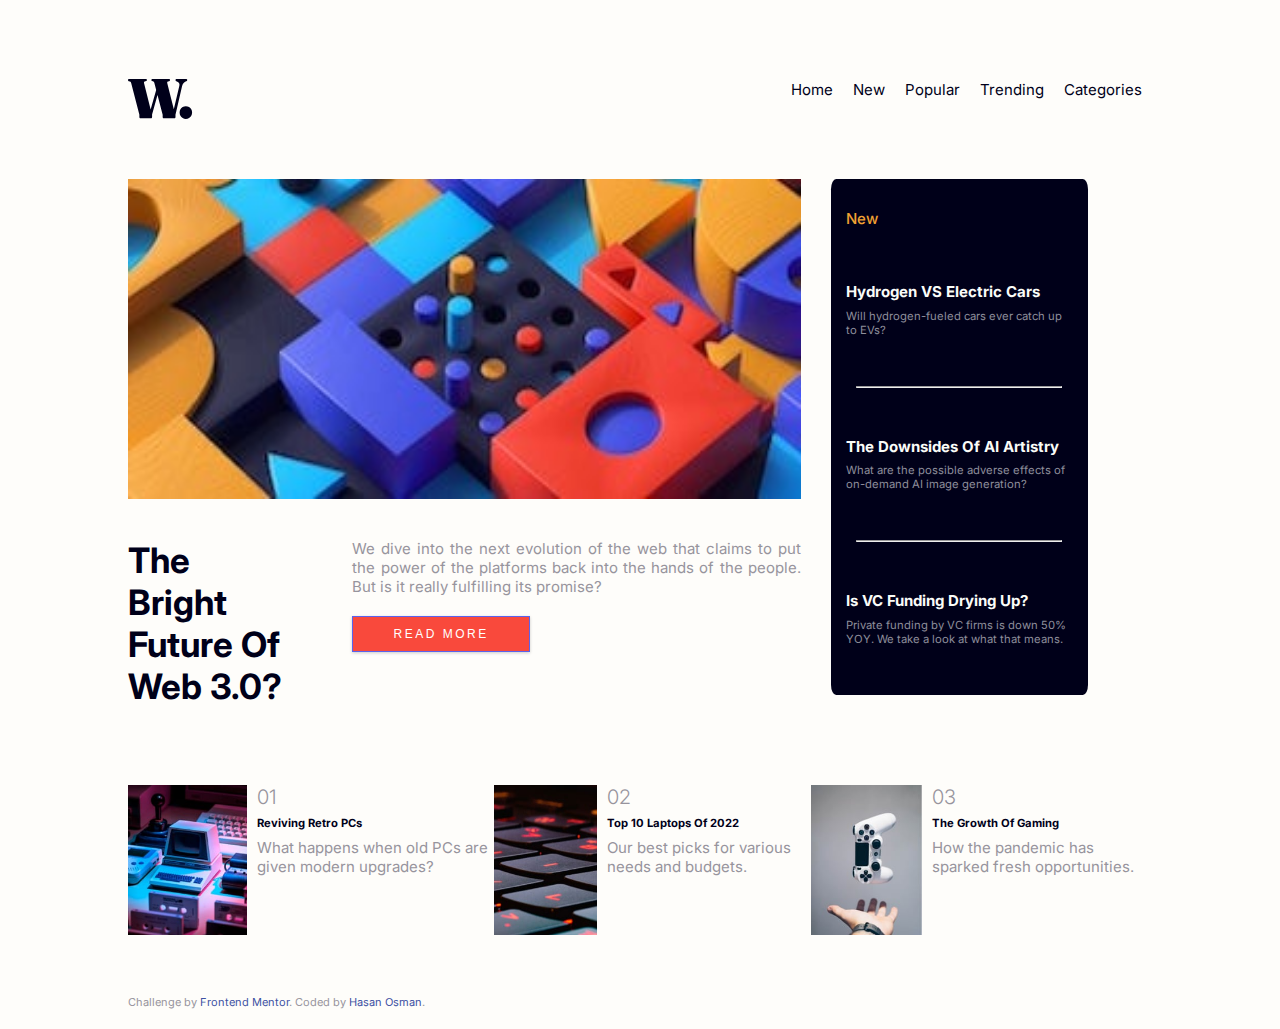
==== commit 87b56dcb: "complete project prep to submit" ====
--- a/news_home/index.html
+++ b/news_home/index.html
@@ -80,14 +80,17 @@
   <h3 class="aside_title">Hydrogen VS Electric Cars</h3>
   <p>Will hydrogen-fueled cars ever catch up to EVs?</p>
 </div>
-
+<div>
 <hr>
+</div>
 
 <div class="aside_item aside02">
   <h3 class="aside_title">The Downsides of AI Artistry</h3>
   <p>What are the possible adverse effects of on-demand AI image generation?</p>
 </div>
+<div>
 <hr>
+</div>
 <div class="aside_item aside03">
   <h3 class="aside_title">Is VC Funding Drying Up?</h3>
   <p>Private funding by VC firms is down 50% YOY. We take a look at what that means.</p>
--- a/news_home/styles.css
+++ b/news_home/styles.css
@@ -34,11 +34,10 @@
 }
    
 body{
-   /* width: 100%;
-    height: 100%;*/
     font-family: 'Inter', -apple-system, sans-serif;
     color: var(--text-clr);
     overflow-x: hidden;
+    background-color: var(--background-clr);
 }
 
 
@@ -46,7 +45,6 @@
         font-family: 'Inter', -apple-system, sans-serif;
         font-size: 62.5%;
         scroll-behavior: smooth;
-        
     }
   
 ul {
@@ -60,45 +58,7 @@
 h3,
 h4 {
     text-transform: capitalize;
-    /*letter-spacing: 0.25rem;
-    line-height: 1.25;*/
     margin-bottom: 0.75rem;
-}
-    /*line-height: 1.25;*/
-
-
-h1 {
-    font-size: 3rem;
-}
-h2 {
-    font-size: 2.5rem;
-}
-h3 {
-    font-size: 2rem;
-}
-h4 {
-    font-size: 1.5rem;
-}
-p {
-    margin-bottom: 1.25rem;
-    color: black;
-}
-@media screen and (min-width: 800px){
-    h1{
-        font-size: 4rem;
-    }
-    h2{
-        font-size: 3.5rem;
-    }
-    h3{
-        font-size: 2.75rem;
-    }
-    h4{
-        font-size: 2rem;
-    }
-    body {
-        font-size: 1.5rem;
-    }
 }
 
 @media screen and (max-width: 600px){
@@ -107,39 +67,37 @@
     flex-direction: column;
     height: 100%;
     width: 0;
-    background-color: white;
+    background-color: var(--background-clr);
     overflow-x: hidden;
     position: fixed;
     z-index: 10;
     top: 0;
     right: 0;
     padding-top: 4rem;
-    transition: var(--transition); /*0.4s cubic-bezier(0.18, 0.89, 0.32, 1.28)*/;
+    transition: var(--transition); 
+}
+.close_btn {
+    position: absolute;
+    top: 1rem;
+    right: 1rem;
+    font-size: 2rem;
+    cursor: pointer;
+    outline: none;
+    transition: var(--transition);
 }
 .nav_links a {
-    padding: 0.5rem 1rem;
+    padding: 2rem 1rem;
     text-decoration: none;
-    color: black;
-    transition: 0.4s;
+    color: var(--asidebg-clr);
+    transition: var(--transition);
     white-space: nowrap;
     font-size: var(--fs-600);
 }
 .container{
-margin: 3rem auto;
-    font-size: 1rem;
-    /*line-height: 1.4;*/
+    margin: 1rem auto;
     display: grid;
-    /*margin: 2rem auto;*/
-    /*padding: 2em;*/
-    /*justify-content: space-between;
-    align-content: space-evenly;
-    
-
-    /*margin-right: auto;
-    margin-left: auto;*/
-    max-width: 80%;
-    grid-template-columns: 1fr 60% 1fr;/*repeat(3, 1fr) 1fr*//*repeat(auto-fit, minmax(400px, 1fr));*/
-   /* grid-template-rows: 5% repeat(5, 1fr) 5%;*/
+    max-width: 90%;
+    grid-template-columns: 1fr 60% 1fr;
     grid-template-areas: 
     'header' 
     'image' 
@@ -149,7 +107,6 @@
     'articles' 
     'attribution';
     justify-content: space-between;
-    align-content: start;
     grid-gap: 1rem;
 }
 .container > *{
@@ -159,9 +116,7 @@
     grid-area: 'header';
     grid-row: 1 / 2;
     grid-column: 1 / -1;
-    margin-bottom: 3rem;
-    /*grid-template-columns: repeat(auto-fit, minmax(240px, 1fr)); 
-    width: minmax(240px, 1fr);*/
+    margin-bottom: 1rem;
     display: flex;
     background-color: white;
     position: sticky;
@@ -169,14 +124,12 @@
     justify-content: space-between;
     align-items: end;
     height: min-content;
-    order: 1;
 }
 .logo{
     width: 10%;
     height: 10%;
     background: white;
     margin-top: 2rem;
-    
 }
 
 /*Menu Overlay*/
@@ -196,62 +149,33 @@
 .image {
     grid-area: 'image';
     display: flex;
-    flex: 1;
-    /*grid-row: 2 / 3;*/
-    /*grid-column: 1 / -1;*/
-    width: 80%;
-    max-width: 600px;
+    max-width: 100%;
     grid-template-columns: repeat(auto-fit, minmax(420px, 1fr));
     height: auto;
-    /*object-fit: cover;*/
-    margin: 2.5rem auto;
-    /*margin-top: 2rem;*/
+    margin: 2rem auto;
 }
 .banner_image {
     width: 100%;
 }
 /*** Article ***/
 .main_article {
-    /*grid-row: 3 / 5;*/
     display: flex;
     flex-direction: column;
 }
 h1.article_title {
     grid-area: 'article_title';
-    /*grid-row: 3 / 4;*/
     padding-bottom: 1rem;
-    /*justify-content: start;
-    align-content: flex-start;
-    /*margin: 0 auto;*/
     max-width: 100%;
     font-size: 4rem;
     font-weight: bolder;
+    color: var(--asidebg-clr);
     }
-/*
-.main_title {
-    grid-area: 'main_title';
-    width: auto;
-    flex: 1;
-    margin: 0;
-    padding: 0;
-    justify-self: center;
-    align-self: center;
-    line-height: 1.1;
-    font-weight: 900;
-    font-size: 4rem;
-    
-    /*@supports(font-variation-settings: normal){
-        font-variation-settings: 'wght' 900;
-    }*/
-    
+
  p.info {
     grid-area: 'info';
-    /*grid-row: 4 / 5;*/
-    flex-grow: 1; 
     font-size: 1.5rem;
     font-weight: 300;
     text-align: justify;
-    margin-left: 0;
     max-width: 100%;
 }
 /*** Button ***/
@@ -263,15 +187,12 @@
 margin-top: 2rem;
 margin-bottom: 5rem;
 padding: 1rem 4rem;
-/*object-position: left;*/
 letter-spacing: 0.25rem;
 display: flex;
 transition: var(--transition);
 border: 0.5px solid #5B62EC;
 cursor: pointer;
 box-shadow: 0 1px 3px rgba(0, 0, 0, 0.2);
-/*justify-content: left; 
-align-content: start;*/
 font-weight: 400;
 font-size: 1.2rem;
 z-index: 6;
@@ -279,41 +200,29 @@
 .btn:hover {
     color: #F9493C;
     background: white;
+    font-weight: 600;
 }
 
 /*** Aside ***/
 .aside {
     grid-area: 'aside';
-    /*grid-row: 5 / 6;*/
     margin: 0 auto;
-    margin-left: 0;
-   /*grid-auto-rows: minmax(150px, 1fr); /*2 / 4*/
     display: grid;
     background-color: var(--asidebg-clr);
-    color: white;
     border-radius: 2%;
-    /*align-items: spread-between;
-    grid-template-columns: auto-fit;
-    grid-template-rows: auto-fit;
-   /* align-items: flex-start;*/
-    width: -moz-fit-content;
-    width: 100%;
-    height: fit-content;
-    /*object-fit: cover;*/
-    
-    
+    max-width: 100%;
 }
 .aside_content {
     display: grid;
-    grid-column: 20% 1fr 20%;
-    width: 100%;
+    grid-column: 10% 1fr 10%;
+    width: 90%;
     max-width: 1fr;
     height: 100%;
     margin: 0 auto;
     font-size: 1.5rem;
 }
 .aside_title_new {
-    font-size: 1.5rem;
+    font-size: var(--fs-600);
     font-weight: 500;
     color: #F1A133;
     margin-top: 1rem;
@@ -324,7 +233,6 @@
     width: 80%;
     margin: 0 auto;
 }
-
 .aside_item p {
     color: #8E8E9B;
     font-size: var(--fs-400);
@@ -336,69 +244,47 @@
     margin-left: 1.5rem;
     margin-right: 1.5rem;
     margin-bottom: 3rem;
-    /*width: -moz-fit-content;
-    width: fit-content;
-    */
 }
 .aside_title {
-    color: white;
+    color: var(--asidetitles-clr);
     font-size: 1.5rem;
     margin-left: 1.5rem;
     margin-top: 3rem;
-   
 }
 
 /** Articles **/
 .articles {
     grid-area: 'articles';
-    /*grid-row: 6 / 7;*/
-    /*grid-column: 2 / 3;*/
     margin-top: 3rem;
+    margin-bottom: 3rem;
     display: flex;
     flex-direction: column;
     justify-content: start;
     max-width: 100%;
-    /*font-size: var(--fs-500);*/
 }
 .article {
-    /*grid-area: 'articles';
-    grid-row: 6 / 7;
-/*grid-column: 1 / 2;*/
-display: flex;
-flex-direction: row;
-/*flex-direction: row;*/
-/*width: minmax(1fr, 80%);
-max-width: min-content;*/
-font-size: 2.75rem;
-font-weight: 300;
-
+    display: flex;
+    flex-direction: row;
+    font-size: 2.75rem;
+    font-weight: 300;
 }
 .article_image {
     display: flex;
     width: 20%;
-    /*height: 10%;*/
     margin-bottom: 1rem;
-    
 }
 .retro,
 .laptop,
 .console {
-    width: 100%;
+   max-width: 100%;
 }
 .article_content {
     display: flex;
-    /*grid-column: 2 / 3;*/
     grid-gap: 0;
     flex-direction: column;
-    flex-basis: 100%;
-
-    /*padding-right: 2em;*/
-    /*text-align: justify;*/
-    
     font-size: 1.75rem;
     font-weight: 200;
     margin-left: 1rem;
-    
 }
 .article_number{
     font-size: var(--fs-600);
@@ -407,7 +293,7 @@
 .article_title{
     font-size: var(--fs-400);
     font-weight: 700;
-    
+    color: var(--asidebg-clr);
 }
 .article p{
     display: flex;
@@ -416,7 +302,7 @@
     flex-basis: 100%;  
     flex-wrap: nowrap;                                        
     font-size: var(--fs-400);
-    font-weight: 200;
+    font-weight: 400;
     text-align: left;
     margin-left: 0;
     margin-top: 0;
@@ -432,163 +318,21 @@
 }
 }
 
-
-
-/*
-.navbar {
-    display: flex;
-    /*grid-column: 2 / -1;*/
-    /*
-    flex-direction: row;
-    padding: 0 1rem;
-    justify-content: flex-end;
-    background: white;
-    
-    
-    /*text-align: right;*/
-
-/*.navbar_items {
-    display: flex;
-    /*flex-direction: row;*/
-    /*font-size: 1.2rem;
-    font-weight: 200;
-}
-.navbar_item {
-    padding: 1em;
-}
-
-
-
-
-
-
-
-
-/* NAV */
-/*
-.nav {
-    height: 100vh;
-    margin: 0;
-    padding: 0;
-    border: 3px solid red;
-}
-    /*transform: translateX(100%);
-    overflow-x: hidden;*/
-/*
-.nav_list {
-    display: flex;
-    flex-direction: column;
-    justify-content: center;
-    align-content: flex-start;
-    list-style: none;
-    margin: 0;
-    padding: 0;
-    top: 20%;
-}
-nav ul li {
-    height: 5%;
-    overflow: hidden;
-}
-nav ul li:hover{
-    color: var(--orange);
-    cursor: pointer;
-    transform: scale(1.5);
-}
-
-.nav_list {
-    position: relative;
-    top: 25%;
-    color: var(--asidebg-clr);
-    letter-spacing: 4px;
-    text-decoration: none;
-    display: block;
-    text-align: left;
-    font-size: var(--fs-600);
-    font-weight: 500;
-    transition: var(--transition);
-    transform: translateX(100%);
-    background: white;
-    z-index: 50;
-    
-}
-
-/*Making the navbar resposive*/
-/*
-@media (max-width: 700px){
-    .menu_btn_container {
-        display: flex;
-    }
-    .nav_list {
-        position: absolute;
-        top: 0;
-        margin-top: 0;
-        left: 0;
-        flex-direction: column;
-        width: 100%;
-        justify-content: start;
-        align-items: flex-start;
-    }
-    #menu_toggle ~ .nav_list li {
-        height: 0;
-        margin: 0;
-        padding: 0-;
-        border: 0;
-    }
-    #menu_toggle:checked ~ .nav_list li {
-        border: 2px solid red;
-        height: 2.5rem;
-        padding: 0.5rem;
-    }
-    #menu_toggle:checked ~ .nav_list li a {
-        color: var(--asidebg-clr);
-        transform: translateX(0);
-    }
-    #menu_toggle:checked ~ .nav_list li a:hover{
-        color: var(--orange);
-        cursor: pointer;
-        transform: scale(1.5);
-    }
-    .nav_list li {
-        display: flex;
-        justify-content: center;
-        align-items: center;
-        height: 0;
-        margin: 0;
-        padding: 0;
-        width: 100%;
-        color: black;
-        background-color: var(--yellow);
-    }
-
-}
-*/
-
 @media screen and (min-width: 601px){
     .container > * {
         grid-column: 1 / -1;
-
     }
-
-    
     .container {
         margin: 2rem auto;
-    font-size: 1rem;
-    /*line-height: 1.4;*/
-   /* display: grid;
-    /*margin: 2rem auto;*/
-    /*padding: 2em;*/
-    
-
-    /*margin-right: auto;
-    margin-left: auto;*/
-   max-width: 80%;
-    grid-template-columns: /*repeat(3, 1fr);*//*repeat(3, 1fr);*/repeat(auto-fit, minmax(601px, 1fr));
+        font-size: 1rem;
+        max-width: 80%;
+        grid-template-columns: repeat(auto-fit, minmax(601px, 1fr));
    grid-template-rows: 5% repeat(4, 1fr) 5%;
     grid-template-areas: 'header' 'header' 'header'
     'image' 'image' 'image'
     'article_title' 'info' 'info'
     'aside' 'aside' 'aside' 
-    'article' 'article' 'article'
+    'articles' 'articles' 'articles'
     'attribution' 'attribution' 'attribution';
     justify-content: space-between;
     align-content: space-evenly;
@@ -598,10 +342,8 @@
     grid-area: 'header';
     grid-row: 1 / 2;
     grid-column: 1 / -1; 
-    /*grid-template-columns: repeat(auto-fit, minmax(240px, 1fr)); 
-    width: minmax(240px, 1fr);*/
-    display: flex;
-    background-color: white;
+    display: flex;
+    background-color: var(--background-clr);
     position: sticky;
     top: 0;
     justify-content: space-between;
@@ -615,20 +357,29 @@
     flex-direction: column;
     height: 100%;
     width: 0;
-    background-color: white;
+    background-color: var(--background-clr);
     overflow-x: hidden;
     position: fixed;
     z-index: 10;
     top: 0;
     right: 0;
     padding-top: 4rem;
-    transition: var(--transition); /*0.4s cubic-bezier(0.18, 0.89, 0.32, 1.28)*/;
+    transition: var(--transition); 
+}
+.close_btn {
+    position: absolute;
+    top: 1rem;
+    right: 1rem;
+    font-size: 2rem;
+    cursor: pointer;
+    outline: none;
+    transition: var(--transition);
 }
 .nav_links a {
-    padding: 0.5rem 1rem;
+    padding: 2rem 1rem;
     text-decoration: none;
-    color: black;
-    transition: 0.4s;
+    color: var(--asidebg-clr);
+    transition: var(--transition);
     white-space: nowrap;
     font-size: var(--fs-600);
 }
@@ -646,14 +397,7 @@
     grid-area: 'image';
     display: flex;
     flex: 1;
-    /*grid-row: 2 / 3;*/
-    /*grid-column: 1 / -1;*/
-    max-width: 100%;
-    /*grid-template-columns: repeat(auto-fit, minmax(420px, 1fr));*/
-    /*height: auto;*/
-    /*object-fit: cover;*/
-    /*margin: 2.5rem 0;*/
-    /*margin-top: 2rem;*/
+    max-width: 100%;
 }
 .banner_image {
     width: 100%;
@@ -662,19 +406,21 @@
     grid-area: 'article_title';
     display: flex;
     flex-direction: row;
-    /*text-align: left;*/
     padding-right: 5rem;
     font-size: var(--fs-700);
     max-width: 100%;
+    color: var(--asidebg-clr);
 }
 .main_article {
     display: flex;
     flex-direction: row;
     margin-right: 0;
+    margin: 3rem 0; 
 }
 p.info {
     font-size: var(--fs-450);
     text-align: justify;
+    color: var(--text-clr);
 }
 .btn{
 text-transform: uppercase;
@@ -691,8 +437,8 @@
 border: 0.5px solid #5B62EC;
 cursor: pointer;
 box-shadow: 0 1px 3px rgba(0, 0, 0, 0.2);
-/*justify-content: left; 
-align-content: start;*/
+justify-content: left; 
+align-content: start;
 font-weight: 400;
 font-size: 1.2rem;
 z-index: 6;
@@ -703,26 +449,14 @@
 }
 .aside {
     grid-area: 'aside';
-    /*grid-row: 5 / 6;*/
     margin: 0 auto;
     margin-bottom: 3rem;
     margin-left: 0;
-    
-   /*grid-auto-rows: minmax(150px, 1fr); /*2 / 4*/
     display: grid;
     background-color: var(--asidebg-clr);
     color: white;
     border-radius: 2%;
-    /*align-items: spread-between;
-    grid-template-columns: auto-fit;
-    grid-template-rows: auto-fit;
-   /* align-items: flex-start;*/
-    /*width: -moz-fit-content;*/
     width: 80%;
-   /* height: fit-content;*/
-    /*object-fit: cover;*/
-    
-    
 }
 .aside_content {
     display: grid;
@@ -745,82 +479,56 @@
     width: 80%;
     margin: 0 auto;
 }
-
 .aside_item p {
     color: #8E8E9B;
     font-size: var(--fs-400);
     text-align: left;
-    flex-wrap: wrap;
-    
-   justify-content: start;
+    justify-content: start;
     align-items: start;
     margin-left: 1.5rem;
     margin-right: 1.5rem;
-    margin-bottom: 3rem;
-    /*width: -moz-fit-content;
-    width: fit-content;
-    */
+    margin-bottom: 3rem; 
 }
 .aside_title {
-    color: white;
+    color: var(--asidetitles-clr);
     font-size: 1.5rem;
     margin-left: 1.5rem;
     margin-top: 3rem;
-   
 }
 .articles {
     grid-area: 'articles';
-    /*grid-row: 6 / 7;*/
-    /*grid-column: 2 / 3;*/
     margin-top: 3rem;
+    margin-bottom: 3rem;
     display: flex;
     flex-direction: column;
     justify-content: start;
     max-width: 100%;
-    /*font-size: var(--fs-500);*/
 }
 .article {
-    /*grid-area: 'articles';
-    grid-row: 6 / 7;
-/*grid-column: 1 / 2;*/
 display: flex;
 flex-direction: row;
-/*flex-direction: row;*/
-/*width: minmax(1fr, 80%);
-max-width: min-content;*/
 font-size: 2.75rem;
 font-weight: 300;
 margin-right: 0;
-margin-left: 3rem;
 }
 .article_image {
     display: flex;
-    width: 60%;
-    height: auto;
-    /*height: 10%;*/
+    width: 25%;
     margin-bottom: 1rem;
-    
 }
 .retro,
 .laptop,
 .console {
     max-width: 100%;
-    max-height: auto;
 }
 .article_content {
     display: flex;
-    /*grid-column: 2 / 3;*/
     grid-gap: 0;
     flex-direction: column;
     flex-basis: 100%;
-
-    /*padding-right: 2em;*/
-    /*text-align: justify;*/
-    
     font-size: 1.75rem;
-    font-weight: 200;
+    font-weight: 500;
     margin-left: 1rem;
-    
 }
 .article_number{
     font-size: var(--fs-600);
@@ -829,18 +537,17 @@
 .article_title{
     font-size: var(--fs-400);
     font-weight: 700;
-    
+    color: var(--asidebg-clr);
 }
 .article p{
     display: flex;
     flex-direction: column;
     max-width: 100%;                                    
-    font-size: var(--fs-400);
-    font-weight: 200;
+    font-size: var(--fs-450);
+    font-weight: 400;
     margin-left: 0;
     margin-top: 0;
     margin-bottom: 2rem;
-    
 }
 .attribution {
     grid-area: 'attribution';
@@ -850,9 +557,6 @@
     color: hsl(228, 45%, 44%);
 }
 }
-
-
-
 @media screen and (min-width: 860px){
     .header {
         grid-area: 'header';
@@ -868,7 +572,7 @@
         height: 5%;
         display: flex;
         flex-direction: row;
-        color: black;
+        color: var(--text-clr);
         justify-content: flex-end;
         position: sticky;
         top: 0;
@@ -881,19 +585,9 @@
 }
 main{
     display: grid;
-        margin: 0;
-    font-size: 1rem;
-    /*line-height: 1.4;*/
-   /* display: grid;
-    /*margin: 2rem auto;*/
-    /*padding: 2em;*/
-    
-
-    /*margin-right: auto;
-    margin-left: auto;*/
-   width: 100%;
-    grid-template-columns: /*5% repeat(3, 25%) 5%;*/repeat(3, 1fr);/*repeat(auto-fit, minmax(1fr, 860px));*/
-   /*grid-template-rows: 5% repeat(3, 1fr) 5%;*/
+    margin: 0;
+    max-width: 100%;
+    grid-template-columns: repeat(3, 1fr);
     grid-template-areas: 
     'header' 'header' 'header'
     'image' 'image' 'aside'
@@ -902,39 +596,32 @@
     'attribution' 'attribution' 'attribution';
     justify-content: space-between;
     align-items: space-evenly;
-    grid-gap: 1rem;
-    
+    grid-gap: 3rem;
 }
 .image {
     grid-area: 'image';
     grid-row: 2 / 3;
     grid-column: 1 / 3;
-   /*width: 100%;*/
     max-width: 100%;
     margin: 0;
-    
-    /*height: auto;*/
-    /*display: flex;*/
-    /*flex-direction: row;*/
-   /*align-content: start;*/
-   
-   
 }
 .banner_image {
     max-width: 100%;
 }
-
 .aside {
     grid-area: 'aside';
     grid-column: 3 / -1;
     grid-row: 2 / 4;
     display: flex;
-    flex-direction: row;
-    max-width: 100%;
-    grid-auto-flow: row;
-
-}
-
+    max-width: 100%;
+}
+.aside_title_new {
+    margin-top: 3rem;
+}
+/*hr {
+    width: 10%;
+    margin: 0 auto;
+}*/
 .articles {
     grid-area: 'articles';
     grid-column: 1 / -1;
@@ -942,9 +629,8 @@
     display: flex;
     flex-direction: row;
     justify-content: space-between;
-    margin-bottom: 3rem;
-}
-
+    margin-bottom: 5rem;
+}
 .main_article {
     grid-column: 1 / 3;
     grid-row: 3 / 4;
@@ -952,29 +638,35 @@
     flex-direction: row;
     max-width: 100%;
     margin: 1rem 0;
-    text-align: justify;
 }
 h1.article_title {
     grid-area: 'article_title';
     grid-column: 1 / 2;
     grid-row: 3 / 4; 
-    /*display: flex;
-    flex-direction: row;*/
     margin-right: 2rem;
 }
 p.info {
     grid-area: 'info';
     grid-column: 2 / 3;
     grid-row: 3 / 4;
-    /*display: flex;
-    flex-direction: column;*/
-    max-width: 60%;
-}
-
-
-
-
-
-
-
-
+    max-width: 100%;
+}
+.article_image {
+    display: flex;
+    width: 50%;
+    
+    margin-bottom: 1rem;
+}
+.retro,
+.laptop,
+.console {
+    max-width: 100%;
+}
+
+
+
+
+
+
+
+
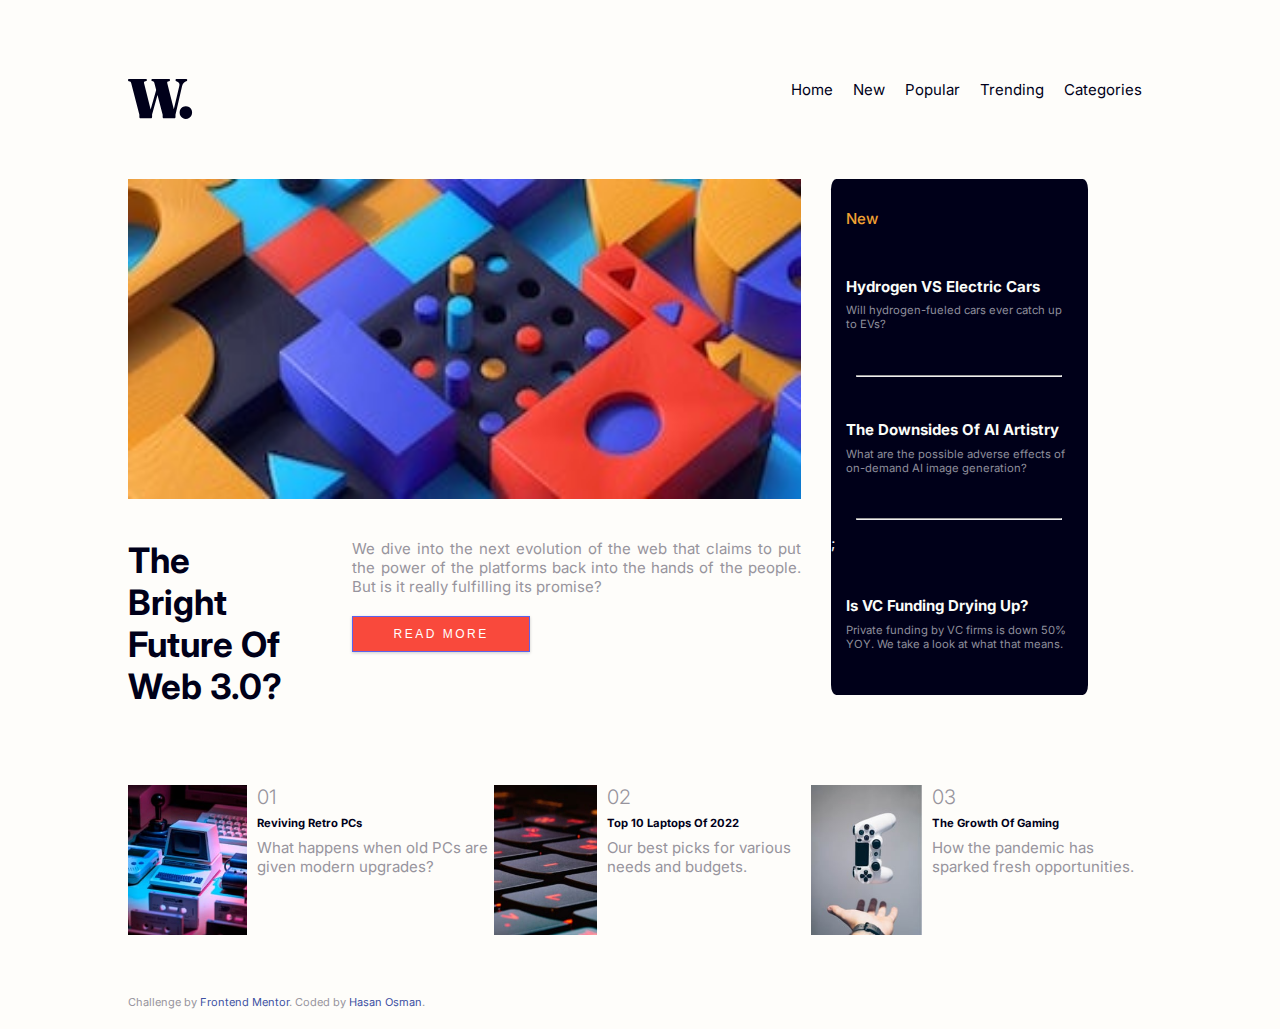
==== commit fdab17e5: "add README.md" ====
--- a/news_home/index.html
+++ b/news_home/index.html
@@ -90,7 +90,7 @@
 </div>
 <div>
 <hr>
-</div>
+</div>;
 <div class="aside_item aside03">
   <h3 class="aside_title">Is VC Funding Drying Up?</h3>
   <p>Private funding by VC firms is down 50% YOY. We take a look at what that means.</p>
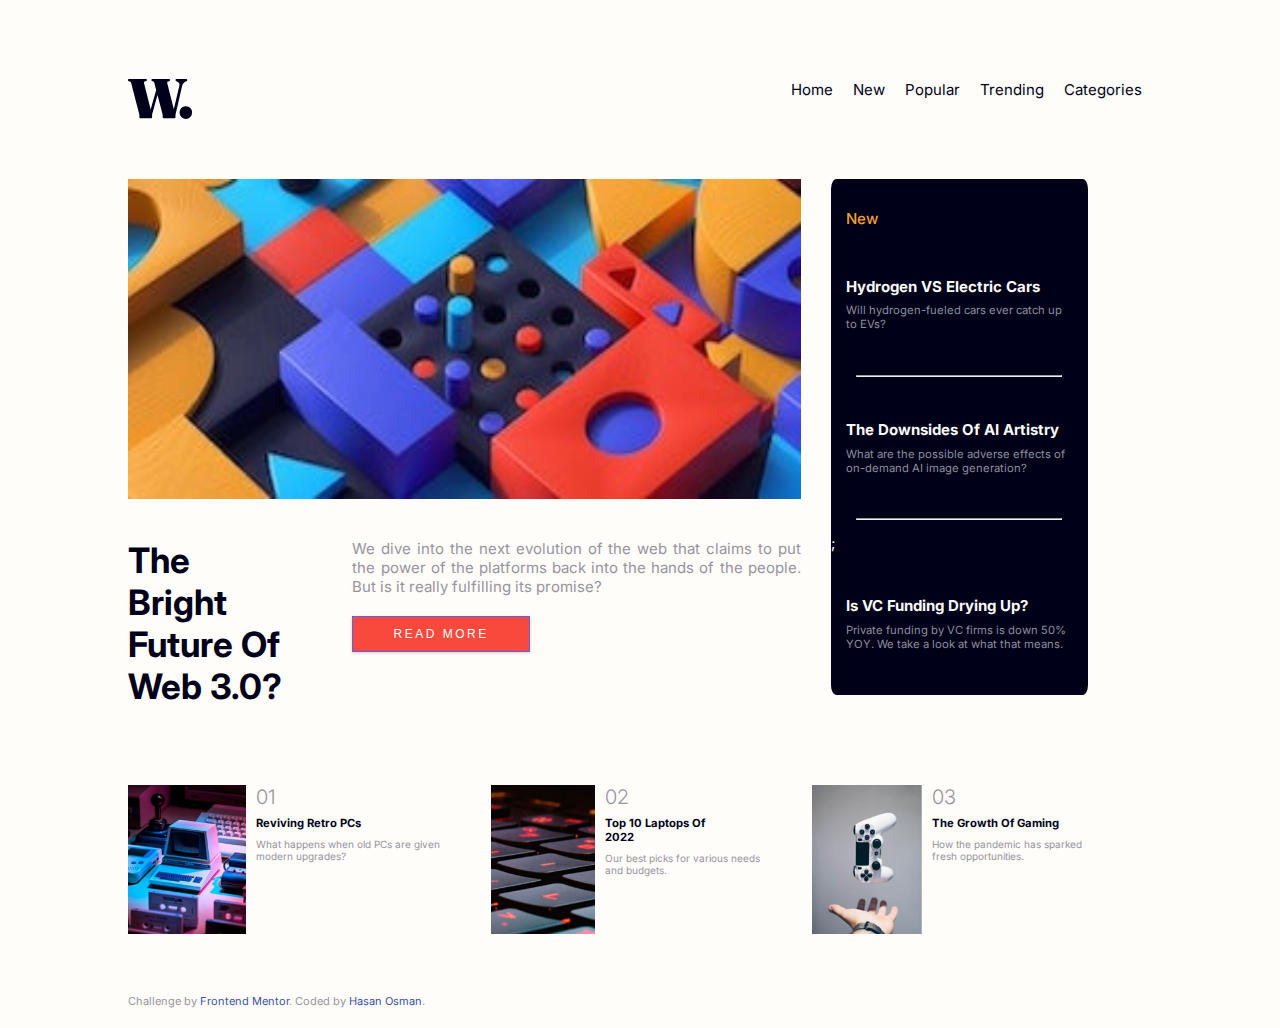
==== commit 4edcdbdc: "added readme file added update images screenshots" ====
--- a/news_home/index.html
+++ b/news_home/index.html
@@ -16,10 +16,10 @@
   
 </head>
 <body class="container">
-<header class="header">
+<header class="header" role="banner">
     <img src="images/logo.svg" alt="company logo" class="logo">
     <div class="overlay" id="overlay"></div>
-<div id="nav_links" class="nav_links">
+<div id="nav_links" class="nav_links" role="navigation">
     <a href="#" class="close_btn">&times;</a>
     <a href="#">Home</a>
     <a href="#">New</a>
@@ -136,8 +136,8 @@
 </section>
 
     </main>
-     <div class="attribution">
-    Challenge by <a href="https://www.frontendmentor.io?ref=challenge" target="_blank">Frontend Mentor</a>. 
+     <div class="attribution" role="contentinfo">
+    Challenge by <a href="https://www.frontendmentor.io?ref=challenge" target="_blank" rel="noopener">Frontend Mentor</a>. 
     Coded by <a href="https://github.com/hasanosman2020/FrontendMentor">Hasan Osman</a>.
   </div>
   </body>
--- a/news_home/styles.css
+++ b/news_home/styles.css
@@ -92,6 +92,9 @@
     transition: var(--transition);
     white-space: nowrap;
     font-size: var(--fs-600);
+}
+.nav_links a:hover {
+    color: var(--orange);
 }
 .container{
     margin: 1rem auto;
@@ -291,7 +294,7 @@
     font-weight: 300;
 }
 .article_title{
-    font-size: var(--fs-400);
+    font-size: var(--fs-300);
     font-weight: 700;
     color: var(--asidebg-clr);
 }
@@ -365,6 +368,9 @@
     right: 0;
     padding-top: 4rem;
     transition: var(--transition); 
+}
+.nav_links a:hover {
+    color: var(--orange);
 }
 .close_btn {
     position: absolute;
@@ -526,7 +532,7 @@
     grid-gap: 0;
     flex-direction: column;
     flex-basis: 100%;
-    font-size: 1.75rem;
+    font-size: var(--fs-300);
     font-weight: 500;
     margin-left: 1rem;
 }
@@ -538,12 +544,12 @@
     font-size: var(--fs-400);
     font-weight: 700;
     color: var(--asidebg-clr);
+    max-width: 60%;
 }
 .article p{
     display: flex;
     flex-direction: column;
-    max-width: 100%;                                    
-    font-size: var(--fs-450);
+    max-width: 100%;                              font-size: var(--fs-450);
     font-weight: 400;
     margin-left: 0;
     margin-top: 0;
@@ -580,6 +586,9 @@
     .nav_links a {
         font-size: var(--fs-450);
     }
+    .nav_links a:hover {
+    color: var(--orange);
+}
     .close_btn {
     display: none;
 }
@@ -657,16 +666,22 @@
     
     margin-bottom: 1rem;
 }
+.article p {
+    font-size: var(--fs-300);
+    max-width: 80%;
+}
 .retro,
 .laptop,
 .console {
     max-width: 100%;
-}
-
-
-
-
-
-
-
-
+    
+}
+}
+
+
+
+
+
+
+
+
